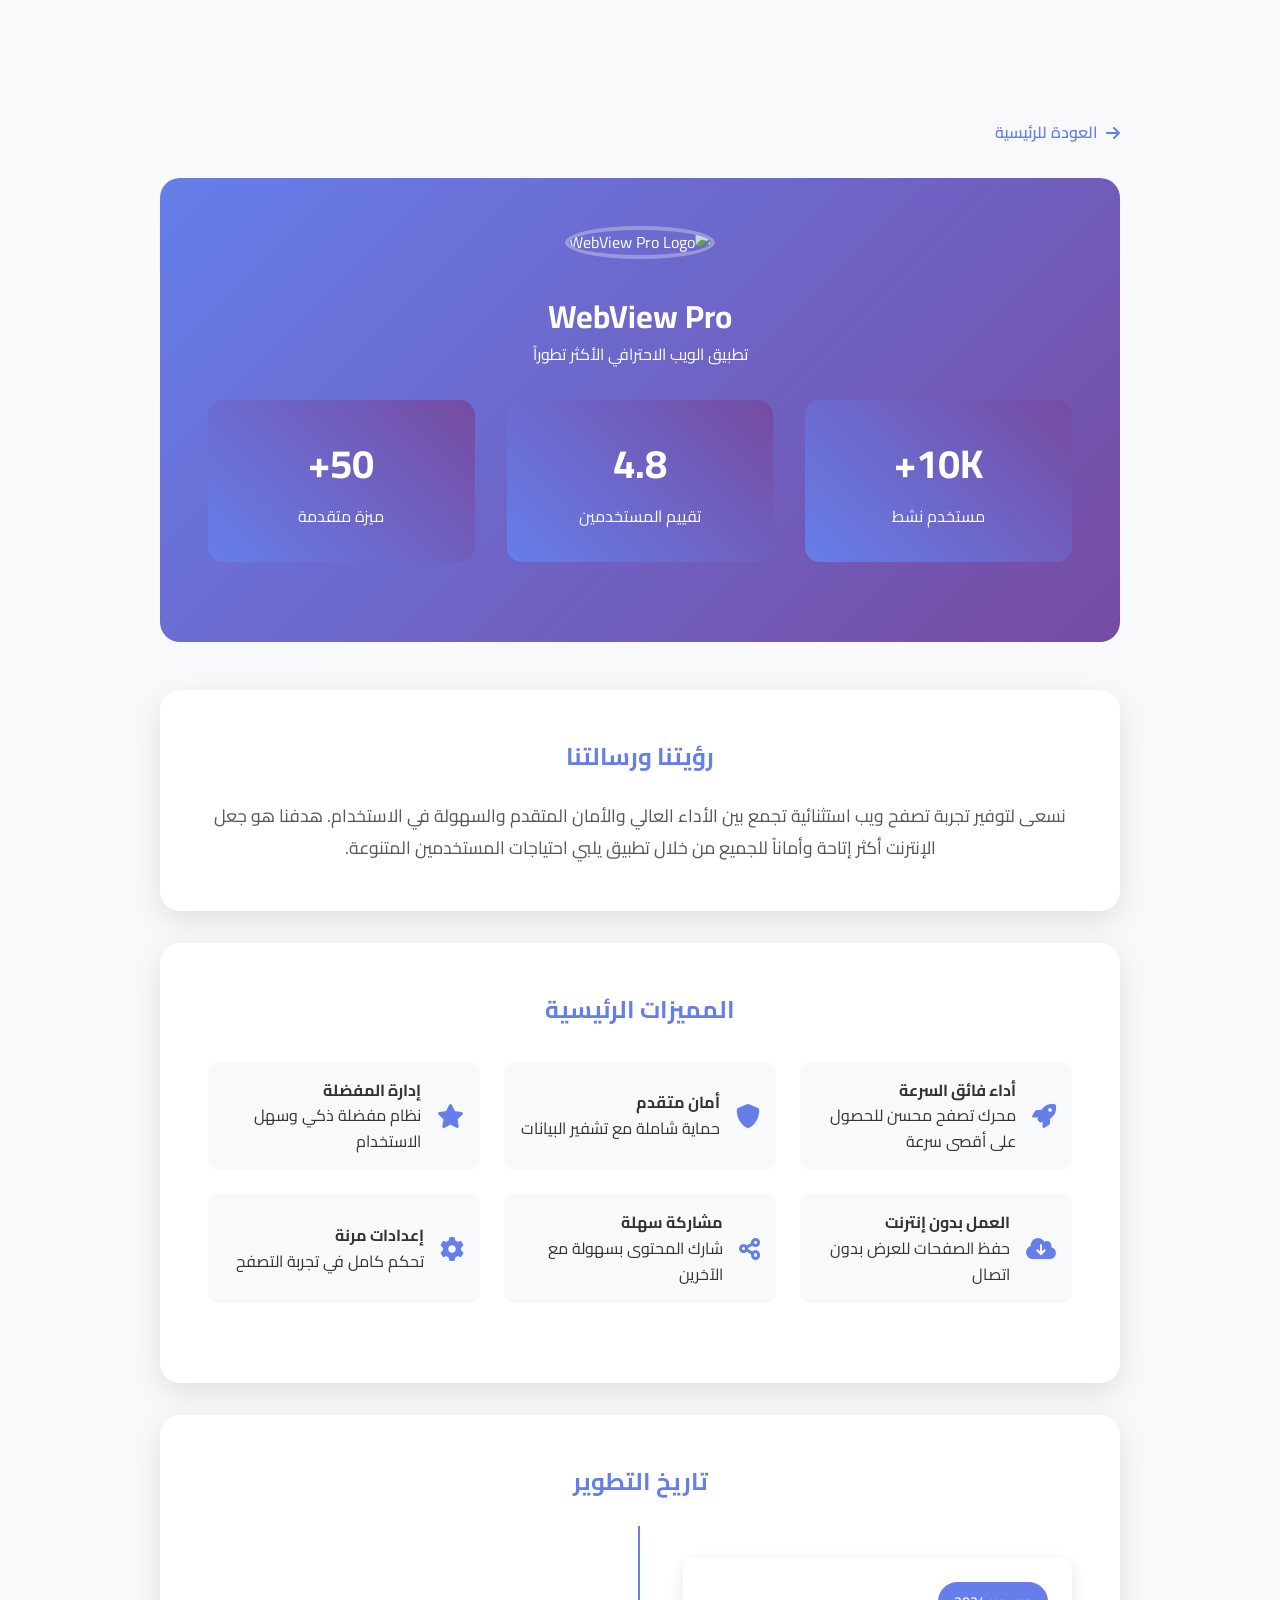
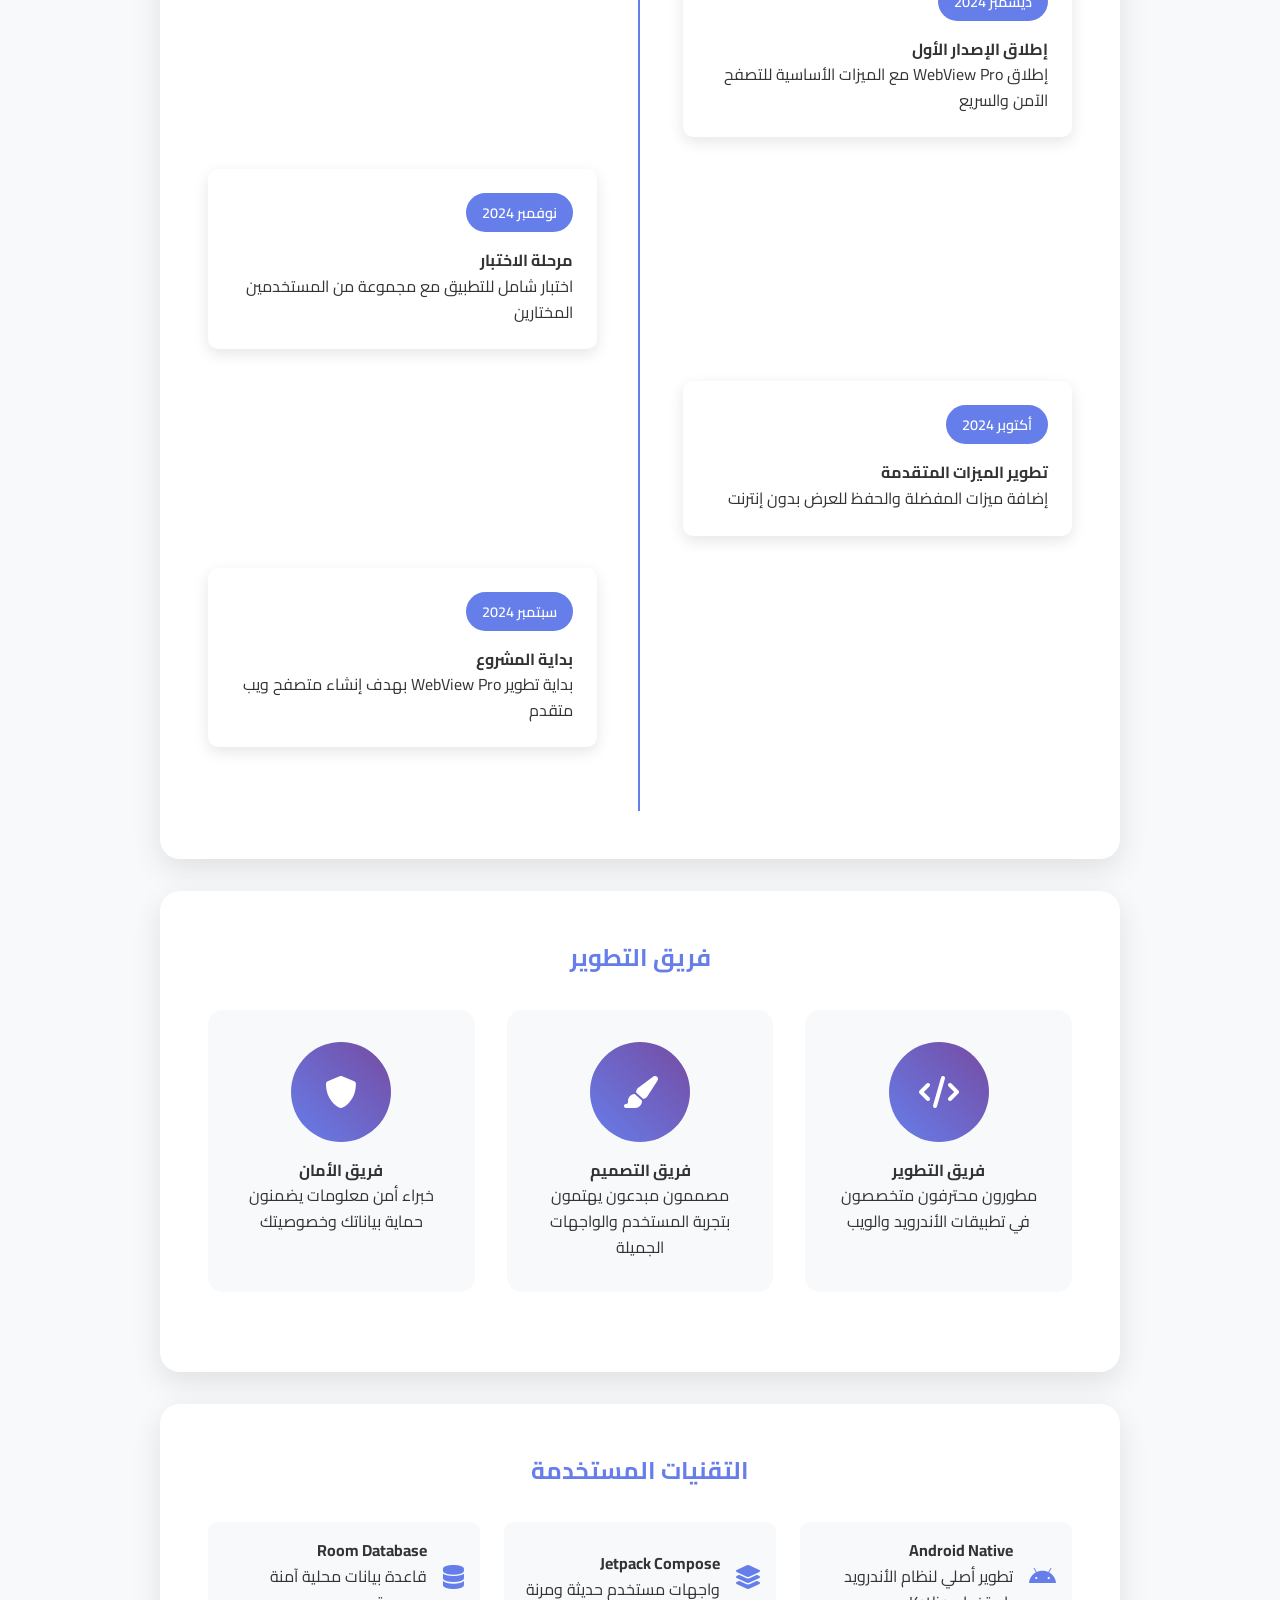
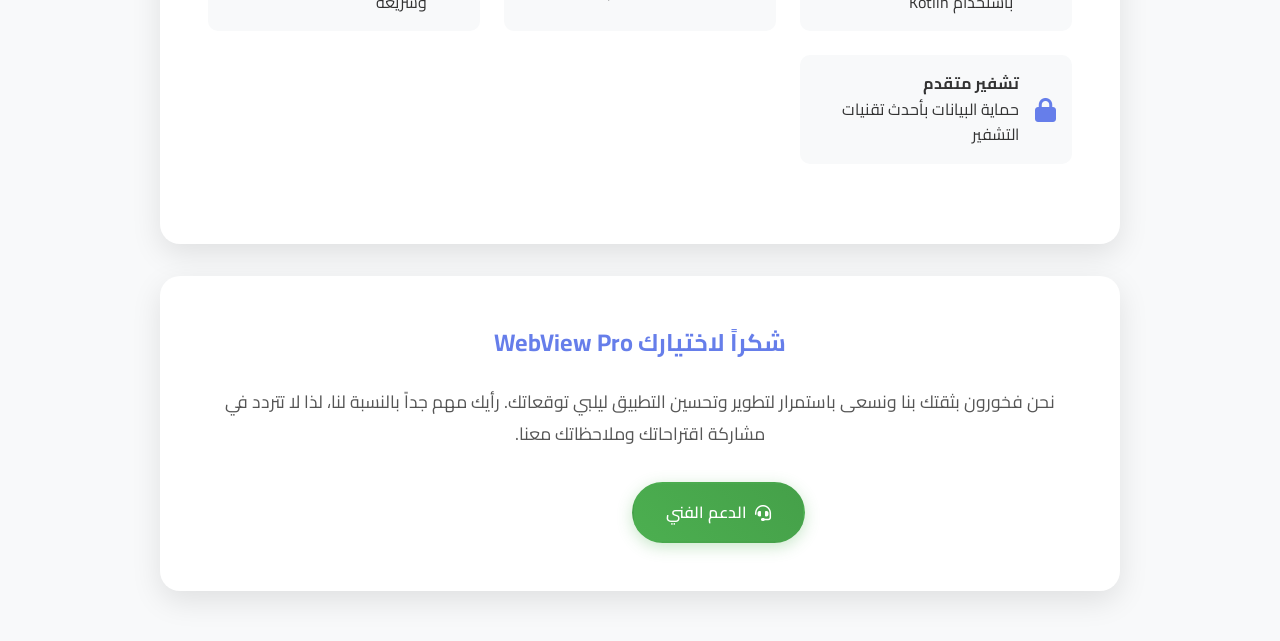
==== about.html @ c90be812 "ل ل" ====
<!DOCTYPE html>
<html lang="ar" dir="rtl">
<head>
    <meta charset="UTF-8">
    <meta name="viewport" content="width=device-width, initial-scale=1.0">
    <title>حول التطبيق - WebView Pro</title>
    <link rel="stylesheet" href="styles.css">
    <link href="https://cdnjs.cloudflare.com/ajax/libs/font-awesome/6.0.0/css/all.min.css" rel="stylesheet">
    <link href="https://fonts.googleapis.com/css2?family=Cairo:wght@300;400;600;700&display=swap" rel="stylesheet">
    <style>
        .about-content {
            max-width: 1000px;
            margin: 120px auto 50px;
            padding: 0 20px;
        }
        .about-hero {
            background: linear-gradient(135deg, #667eea 0%, #764ba2 100%);
            color: white;
            padding: 3rem;
            border-radius: 20px;
            text-align: center;
            margin-bottom: 3rem;
        }
        .about-hero img {
            width: 120px;
            height: 120px;
            border-radius: 50%;
            margin-bottom: 2rem;
            border: 4px solid rgba(255,255,255,0.3);
        }
        .about-section {
            background: white;
            padding: 3rem;
            border-radius: 20px;
            box-shadow: 0 10px 30px rgba(0,0,0,0.1);
            margin-bottom: 2rem;
        }
        .about-section h2 {
            color: #667eea;
            margin-bottom: 1.5rem;
            text-align: center;
        }
        .features-list {
            display: grid;
            grid-template-columns: repeat(auto-fit, minmax(250px, 1fr));
            gap: 1.5rem;
            margin: 2rem 0;
        }
        .feature-item {
            display: flex;
            align-items: center;
            gap: 1rem;
            padding: 1rem;
            background: #f8f9fa;
            border-radius: 10px;
            transition: all 0.3s ease;
        }
        .feature-item:hover {
            background: #e3f2fd;
            transform: translateX(-5px);
        }
        .feature-item i {
            color: #667eea;
            font-size: 1.5rem;
        }
        .stats-grid {
            display: grid;
            grid-template-columns: repeat(auto-fit, minmax(200px, 1fr));
            gap: 2rem;
            margin: 2rem 0;
        }
        .stat-item {
            text-align: center;
            padding: 2rem;
            background: linear-gradient(45deg, #667eea, #764ba2);
            color: white;
            border-radius: 15px;
        }
        .stat-number {
            font-size: 2.5rem;
            font-weight: 700;
            margin-bottom: 0.5rem;
        }
        .timeline {
            position: relative;
            padding: 2rem 0;
        }
        .timeline::before {
            content: '';
            position: absolute;
            right: 50%;
            top: 0;
            bottom: 0;
            width: 2px;
            background: #667eea;
        }
        .timeline-item {
            position: relative;
            margin-bottom: 2rem;
            width: 45%;
        }
        .timeline-item:nth-child(odd) {
            margin-right: auto;
            margin-left: 55%;
        }
        .timeline-item:nth-child(even) {
            margin-left: auto;
            margin-right: 55%;
        }
        .timeline-content {
            background: white;
            padding: 1.5rem;
            border-radius: 10px;
            box-shadow: 0 5px 15px rgba(0,0,0,0.1);
            position: relative;
        }
        .timeline-date {
            background: #667eea;
            color: white;
            padding: 0.5rem 1rem;
            border-radius: 20px;
            font-size: 0.9rem;
            font-weight: 600;
            display: inline-block;
            margin-bottom: 1rem;
        }
        .back-btn {
            display: inline-flex;
            align-items: center;
            gap: 0.5rem;
            color: #667eea;
            text-decoration: none;
            font-weight: 600;
            margin-bottom: 2rem;
            transition: all 0.3s ease;
        }
        .back-btn:hover {
            transform: translateX(-5px);
        }
        .team-grid {
            display: grid;
            grid-template-columns: repeat(auto-fit, minmax(250px, 1fr));
            gap: 2rem;
            margin: 2rem 0;
        }
        .team-member {
            text-align: center;
            padding: 2rem;
            background: #f8f9fa;
            border-radius: 15px;
            transition: all 0.3s ease;
        }
        .team-member:hover {
            transform: translateY(-5px);
            box-shadow: 0 10px 25px rgba(0,0,0,0.1);
        }
        .team-avatar {
            width: 100px;
            height: 100px;
            border-radius: 50%;
            background: linear-gradient(45deg, #667eea, #764ba2);
            display: flex;
            align-items: center;
            justify-content: center;
            margin: 0 auto 1rem;
            color: white;
            font-size: 2rem;
        }
    </style>
</head>
<body>
    <div class="about-content">
        <a href="index.html" class="back-btn">
            <i class="fas fa-arrow-right"></i>
            العودة للرئيسية
        </a>
        
        <div class="about-hero">
            <img src="https://github.com/sorymohajer/WebView-Pro/blob/main/logoo.png?raw=true" alt="WebView Pro Logo">
            <h1>WebView Pro</h1>
            <p>تطبيق الويب الاحترافي الأكثر تطوراً</p>
            <div class="stats-grid">
                <div class="stat-item">
                    <div class="stat-number">10K+</div>
                    <div>مستخدم نشط</div>
                </div>
                <div class="stat-item">
                    <div class="stat-number">4.8</div>
                    <div>تقييم المستخدمين</div>
                </div>
                <div class="stat-item">
                    <div class="stat-number">50+</div>
                    <div>ميزة متقدمة</div>
                </div>
            </div>
        </div>
        
        <div class="about-section">
            <h2>رؤيتنا ورسالتنا</h2>
            <p style="text-align: center; font-size: 1.1rem; line-height: 1.8; color: #555;">
                نسعى لتوفير تجربة تصفح ويب استثنائية تجمع بين الأداء العالي والأمان المتقدم والسهولة في الاستخدام. 
                هدفنا هو جعل الإنترنت أكثر إتاحة وأماناً للجميع من خلال تطبيق يلبي احتياجات المستخدمين المتنوعة.
            </p>
        </div>
        
        <div class="about-section">
            <h2>المميزات الرئيسية</h2>
            <div class="features-list">
                <div class="feature-item">
                    <i class="fas fa-rocket"></i>
                    <div>
                        <h4>أداء فائق السرعة</h4>
                        <p>محرك تصفح محسن للحصول على أقصى سرعة</p>
                    </div>
                </div>
                <div class="feature-item">
                    <i class="fas fa-shield-alt"></i>
                    <div>
                        <h4>أمان متقدم</h4>
                        <p>حماية شاملة مع تشفير البيانات</p>
                    </div>
                </div>
                <div class="feature-item">
                    <i class="fas fa-star"></i>
                    <div>
                        <h4>إدارة المفضلة</h4>
                        <p>نظام مفضلة ذكي وسهل الاستخدام</p>
                    </div>
                </div>
                <div class="feature-item">
                    <i class="fas fa-cloud-download-alt"></i>
                    <div>
                        <h4>العمل بدون إنترنت</h4>
                        <p>حفظ الصفحات للعرض بدون اتصال</p>
                    </div>
                </div>
                <div class="feature-item">
                    <i class="fas fa-share-alt"></i>
                    <div>
                        <h4>مشاركة سهلة</h4>
                        <p>شارك المحتوى بسهولة مع الآخرين</p>
                    </div>
                </div>
                <div class="feature-item">
                    <i class="fas fa-cog"></i>
                    <div>
                        <h4>إعدادات مرنة</h4>
                        <p>تحكم كامل في تجربة التصفح</p>
                    </div>
                </div>
            </div>
        </div>
        
        <div class="about-section">
            <h2>تاريخ التطوير</h2>
            <div class="timeline">
                <div class="timeline-item">
                    <div class="timeline-content">
                        <div class="timeline-date">ديسمبر 2024</div>
                        <h4>إطلاق الإصدار الأول</h4>
                        <p>إطلاق WebView Pro مع الميزات الأساسية للتصفح الآمن والسريع</p>
                    </div>
                </div>
                <div class="timeline-item">
                    <div class="timeline-content">
                        <div class="timeline-date">نوفمبر 2024</div>
                        <h4>مرحلة الاختبار</h4>
                        <p>اختبار شامل للتطبيق مع مجموعة من المستخدمين المختارين</p>
                    </div>
                </div>
                <div class="timeline-item">
                    <div class="timeline-content">
                        <div class="timeline-date">أكتوبر 2024</div>
                        <h4>تطوير الميزات المتقدمة</h4>
                        <p>إضافة ميزات المفضلة والحفظ للعرض بدون إنترنت</p>
                    </div>
                </div>
                <div class="timeline-item">
                    <div class="timeline-content">
                        <div class="timeline-date">سبتمبر 2024</div>
                        <h4>بداية المشروع</h4>
                        <p>بداية تطوير WebView Pro بهدف إنشاء متصفح ويب متقدم</p>
                    </div>
                </div>
            </div>
        </div>
        
        <div class="about-section">
            <h2>فريق التطوير</h2>
            <div class="team-grid">
                <div class="team-member">
                    <div class="team-avatar">
                        <i class="fas fa-code"></i>
                    </div>
                    <h4>فريق التطوير</h4>
                    <p>مطورون محترفون متخصصون في تطبيقات الأندرويد والويب</p>
                </div>
                <div class="team-member">
                    <div class="team-avatar">
                        <i class="fas fa-paint-brush"></i>
                    </div>
                    <h4>فريق التصميم</h4>
                    <p>مصممون مبدعون يهتمون بتجربة المستخدم والواجهات الجميلة</p>
                </div>
                <div class="team-member">
                    <div class="team-avatar">
                        <i class="fas fa-shield-alt"></i>
                    </div>
                    <h4>فريق الأمان</h4>
                    <p>خبراء أمن معلومات يضمنون حماية بياناتك وخصوصيتك</p>
                </div>
            </div>
        </div>
        
        <div class="about-section">
            <h2>التقنيات المستخدمة</h2>
            <div class="features-list">
                <div class="feature-item">
                    <i class="fab fa-android"></i>
                    <div>
                        <h4>Android Native</h4>
                        <p>تطوير أصلي لنظام الأندرويد باستخدام Kotlin</p>
                    </div>
                </div>
                <div class="feature-item">
                    <i class="fas fa-layer-group"></i>
                    <div>
                        <h4>Jetpack Compose</h4>
                        <p>واجهات مستخدم حديثة ومرنة</p>
                    </div>
                </div>
                <div class="feature-item">
                    <i class="fas fa-database"></i>
                    <div>
                        <h4>Room Database</h4>
                        <p>قاعدة بيانات محلية آمنة وسريعة</p>
                    </div>
                </div>
                <div class="feature-item">
                    <i class="fas fa-lock"></i>
                    <div>
                        <h4>تشفير متقدم</h4>
                        <p>حماية البيانات بأحدث تقنيات التشفير</p>
                    </div>
                </div>
            </div>
        </div>
        
        <div class="about-section" style="text-align: center;">
            <h2>شكراً لاختيارك WebView Pro</h2>
            <p style="font-size: 1.1rem; line-height: 1.8; color: #555; margin-bottom: 2rem;">
                نحن فخورون بثقتك بنا ونسعى باستمرار لتطوير وتحسين التطبيق ليلبي توقعاتك. 
                رأيك مهم جداً بالنسبة لنا، لذا لا تتردد في مشاركة اقتراحاتك وملاحظاتك معنا.
            </p>
            <div style="display: flex; justify-content: center; gap: 1rem; flex-wrap: wrap;">
                <a href="support.html" class="btn btn-primary">
                    <i class="fas fa-headset"></i>
                    الدعم الفني
                </a>
                <a href="https://github.com/sorymohajer/WebView-Pro" class="btn btn-secondary">
                    <i class="fab fa-github"></i>
                    GitHub
                </a>
            </div>
        </div>
    </div>
</body>
</html>
---- styles.css ----
/* Reset and Base Styles */
* {
    margin: 0;
    padding: 0;
    box-sizing: border-box;
}

body {
    font-family: 'Cairo', sans-serif;
    line-height: 1.6;
    color: #333;
    background-color: #f8f9fa;
}

.container {
    max-width: 1200px;
    margin: 0 auto;
    padding: 0 20px;
}

/* Header Styles */
.header {
    background: linear-gradient(135deg, #667eea 0%, #764ba2 100%);
    position: fixed;
    top: 0;
    width: 100%;
    z-index: 1000;
    box-shadow: 0 2px 20px rgba(0,0,0,0.1);
}

.navbar {
    padding: 1rem 0;
}

.nav-container {
    display: flex;
    justify-content: space-between;
    align-items: center;
    max-width: 1200px;
    margin: 0 auto;
    padding: 0 20px;
}

.nav-logo {
    display: flex;
    align-items: center;
    gap: 10px;
    color: white;
    font-size: 1.5rem;
    font-weight: 700;
}

.nav-logo img {
    width: 40px;
    height: 40px;
    border-radius: 50%;
}

.nav-menu {
    display: flex;
    list-style: none;
    gap: 2rem;
}

.nav-menu a {
    color: white;
    text-decoration: none;
    font-weight: 500;
    transition: all 0.3s ease;
    padding: 0.5rem 1rem;
    border-radius: 25px;
}

.nav-menu a:hover {
    background: rgba(255,255,255,0.2);
    transform: translateY(-2px);
}

.hamburger {
    display: none;
    flex-direction: column;
    cursor: pointer;
}

.hamburger span {
    width: 25px;
    height: 3px;
    background: white;
    margin: 3px 0;
    transition: 0.3s;
}

/* Hero Section */
.hero {
    background: linear-gradient(135deg, #667eea 0%, #764ba2 100%);
    padding: 120px 0 80px;
    color: white;
    overflow: hidden;
}

.hero-container {
    max-width: 1200px;
    margin: 0 auto;
    padding: 0 20px;
    display: grid;
    grid-template-columns: 1fr 1fr;
    gap: 4rem;
    align-items: center;
}

.hero-title {
    font-size: 3.5rem;
    font-weight: 700;
    margin-bottom: 1rem;
    background: linear-gradient(45deg, #fff, #e3f2fd);
    -webkit-background-clip: text;
    -webkit-text-fill-color: transparent;
    background-clip: text;
}

.hero-subtitle {
    font-size: 1.5rem;
    margin-bottom: 1rem;
    opacity: 0.9;
}

.hero-description {
    font-size: 1.1rem;
    margin-bottom: 2rem;
    opacity: 0.8;
    line-height: 1.8;
}

.hero-buttons {
    display: flex;
    gap: 1rem;
    flex-wrap: wrap;
}

.btn {
    display: inline-flex;
    align-items: center;
    gap: 0.5rem;
    padding: 1rem 2rem;
    border-radius: 50px;
    text-decoration: none;
    font-weight: 600;
    transition: all 0.3s ease;
    border: 2px solid transparent;
}

.btn-primary {
    background: linear-gradient(45deg, #4CAF50, #45a049);
    color: white;
    box-shadow: 0 4px 15px rgba(76, 175, 80, 0.3);
}

.btn-primary:hover {
    transform: translateY(-3px);
    box-shadow: 0 6px 20px rgba(76, 175, 80, 0.4);
}

.btn-secondary {
    background: transparent;
    color: white;
    border-color: white;
}

.btn-secondary:hover {
    background: white;
    color: #667eea;
    transform: translateY(-3px);
}

.hero-image {
    display: flex;
    justify-content: center;
    align-items: center;
}

.phone-mockup {
    width: 300px;
    height: 600px;
    background: linear-gradient(145deg, #ffffff, #f0f0f0);
    border-radius: 30px;
    padding: 20px;
    box-shadow: 0 20px 40px rgba(0,0,0,0.2);
    display: flex;
    align-items: center;
    justify-content: center;
    position: relative;
    overflow: hidden;
}

.phone-mockup::before {
    content: '';
    position: absolute;
    top: 10px;
    left: 50%;
    transform: translateX(-50%);
    width: 60px;
    height: 6px;
    background: #333;
    border-radius: 3px;
}

.phone-mockup img {
    width: 150px;
    height: 150px;
    border-radius: 50%;
    animation: float 3s ease-in-out infinite;
}

@keyframes float {
    0%, 100% { transform: translateY(0px); }
    50% { transform: translateY(-20px); }
}

/* Features Section */
.features {
    padding: 80px 0;
    background: white;
}

.section-title {
    text-align: center;
    font-size: 2.5rem;
    font-weight: 700;
    margin-bottom: 3rem;
    color: #333;
    position: relative;
}

.section-title::after {
    content: '';
    position: absolute;
    bottom: -10px;
    left: 50%;
    transform: translateX(-50%);
    width: 80px;
    height: 4px;
    background: linear-gradient(45deg, #667eea, #764ba2);
    border-radius: 2px;
}

.features-grid {
    display: grid;
    grid-template-columns: repeat(auto-fit, minmax(300px, 1fr));
    gap: 2rem;
}

.feature-card {
    background: white;
    padding: 2rem;
    border-radius: 20px;
    text-align: center;
    box-shadow: 0 10px 30px rgba(0,0,0,0.1);
    transition: all 0.3s ease;
    border: 1px solid #f0f0f0;
}

.feature-card:hover {
    transform: translateY(-10px);
    box-shadow: 0 20px 40px rgba(0,0,0,0.15);
}

.feature-icon {
    width: 80px;
    height: 80px;
    background: linear-gradient(45deg, #667eea, #764ba2);
    border-radius: 50%;
    display: flex;
    align-items: center;
    justify-content: center;
    margin: 0 auto 1.5rem;
    color: white;
    font-size: 2rem;
}

.feature-card h3 {
    font-size: 1.5rem;
    font-weight: 600;
    margin-bottom: 1rem;
    color: #333;
}

.feature-card p {
    color: #666;
    line-height: 1.6;
}

/* Screenshots Section */
.screenshots {
    padding: 80px 0;
    background: linear-gradient(135deg, #f5f7fa 0%, #c3cfe2 100%);
}

.screenshots-grid {
    display: grid;
    grid-template-columns: repeat(auto-fit, minmax(250px, 1fr));
    gap: 2rem;
    margin-top: 3rem;
}

.screenshot-item {
    text-align: center;
    background: white;
    padding: 1.5rem;
    border-radius: 20px;
    box-shadow: 0 10px 30px rgba(0,0,0,0.1);
    transition: all 0.3s ease;
}

.screenshot-item:hover {
    transform: translateY(-5px);
    box-shadow: 0 15px 35px rgba(0,0,0,0.15);
}

.screenshot-item img {
    width: 100%;
    max-width: 200px;
    height: auto;
    border-radius: 15px;
    margin-bottom: 1rem;
}

.screenshot-item h4 {
    font-size: 1.2rem;
    font-weight: 600;
    color: #333;
}

/* Download Section */
.download {
    padding: 80px 0;
    background: linear-gradient(135deg, #667eea 0%, #764ba2 100%);
    color: white;
    text-align: center;
}

.download-description {
    font-size: 1.2rem;
    margin-bottom: 3rem;
    opacity: 0.9;
}

.download-buttons {
    display: flex;
    justify-content: center;
    gap: 2rem;
    flex-wrap: wrap;
}

.download-btn img {
    height: 60px;
    transition: all 0.3s ease;
}

.download-btn:hover img {
    transform: scale(1.05);
}

.direct-download {
    background: rgba(255,255,255,0.2);
    padding: 1rem 2rem;
    border-radius: 15px;
    display: flex;
    align-items: center;
    gap: 0.5rem;
    color: white;
    text-decoration: none;
    font-weight: 600;
    transition: all 0.3s ease;
    border: 2px solid rgba(255,255,255,0.3);
}

.direct-download:hover {
    background: rgba(255,255,255,0.3);
    transform: translateY(-3px);
}

/* Footer */
.footer {
    background: #2c3e50;
    color: white;
    padding: 3rem 0 1rem;
}

.footer-content {
    display: grid;
    grid-template-columns: repeat(auto-fit, minmax(250px, 1fr));
    gap: 2rem;
    margin-bottom: 2rem;
}

.footer-logo {
    display: flex;
    align-items: center;
    gap: 10px;
    margin-bottom: 1rem;
    font-size: 1.5rem;
    font-weight: 700;
}

.footer-logo img {
    width: 40px;
    height: 40px;
    border-radius: 50%;
}

.footer-section h4 {
    font-size: 1.2rem;
    font-weight: 600;
    margin-bottom: 1rem;
    color: #ecf0f1;
}

.footer-section ul {
    list-style: none;
}

.footer-section ul li {
    margin-bottom: 0.5rem;
}

.footer-section ul li a {
    color: #bdc3c7;
    text-decoration: none;
    transition: color 0.3s ease;
}

.footer-section ul li a:hover {
    color: #3498db;
}

.social-links {
    display: flex;
    gap: 1rem;
}

.social-links a {
    width: 40px;
    height: 40px;
    background: #34495e;
    border-radius: 50%;
    display: flex;
    align-items: center;
    justify-content: center;
    color: white;
    text-decoration: none;
    transition: all 0.3s ease;
}

.social-links a:hover {
    background: #3498db;
    transform: translateY(-3px);
}

.footer-bottom {
    text-align: center;
    padding-top: 2rem;
    border-top: 1px solid #34495e;
    color: #bdc3c7;
}

/* Responsive Design */
@media (max-width: 768px) {
    .hamburger {
        display: flex;
    }
    
    .nav-menu {
        display: none;
    }
    
    .hero-container {
        grid-template-columns: 1fr;
        text-align: center;
        gap: 2rem;
    }
    
    .hero-title {
        font-size: 2.5rem;
    }
    
    .features-grid {
        grid-template-columns: 1fr;
    }
    
    .screenshots-grid {
        grid-template-columns: 1fr;
    }
    
    .download-buttons {
        flex-direction: column;
        align-items: center;
    }
    
    .hero-buttons {
        justify-content: center;
    }
}

@media (max-width: 480px) {
    .hero-title {
        font-size: 2rem;
    }
    
    .section-title {
        font-size: 2rem;
    }
    
    .phone-mockup {
        width: 250px;
        height: 500px;
    }
}
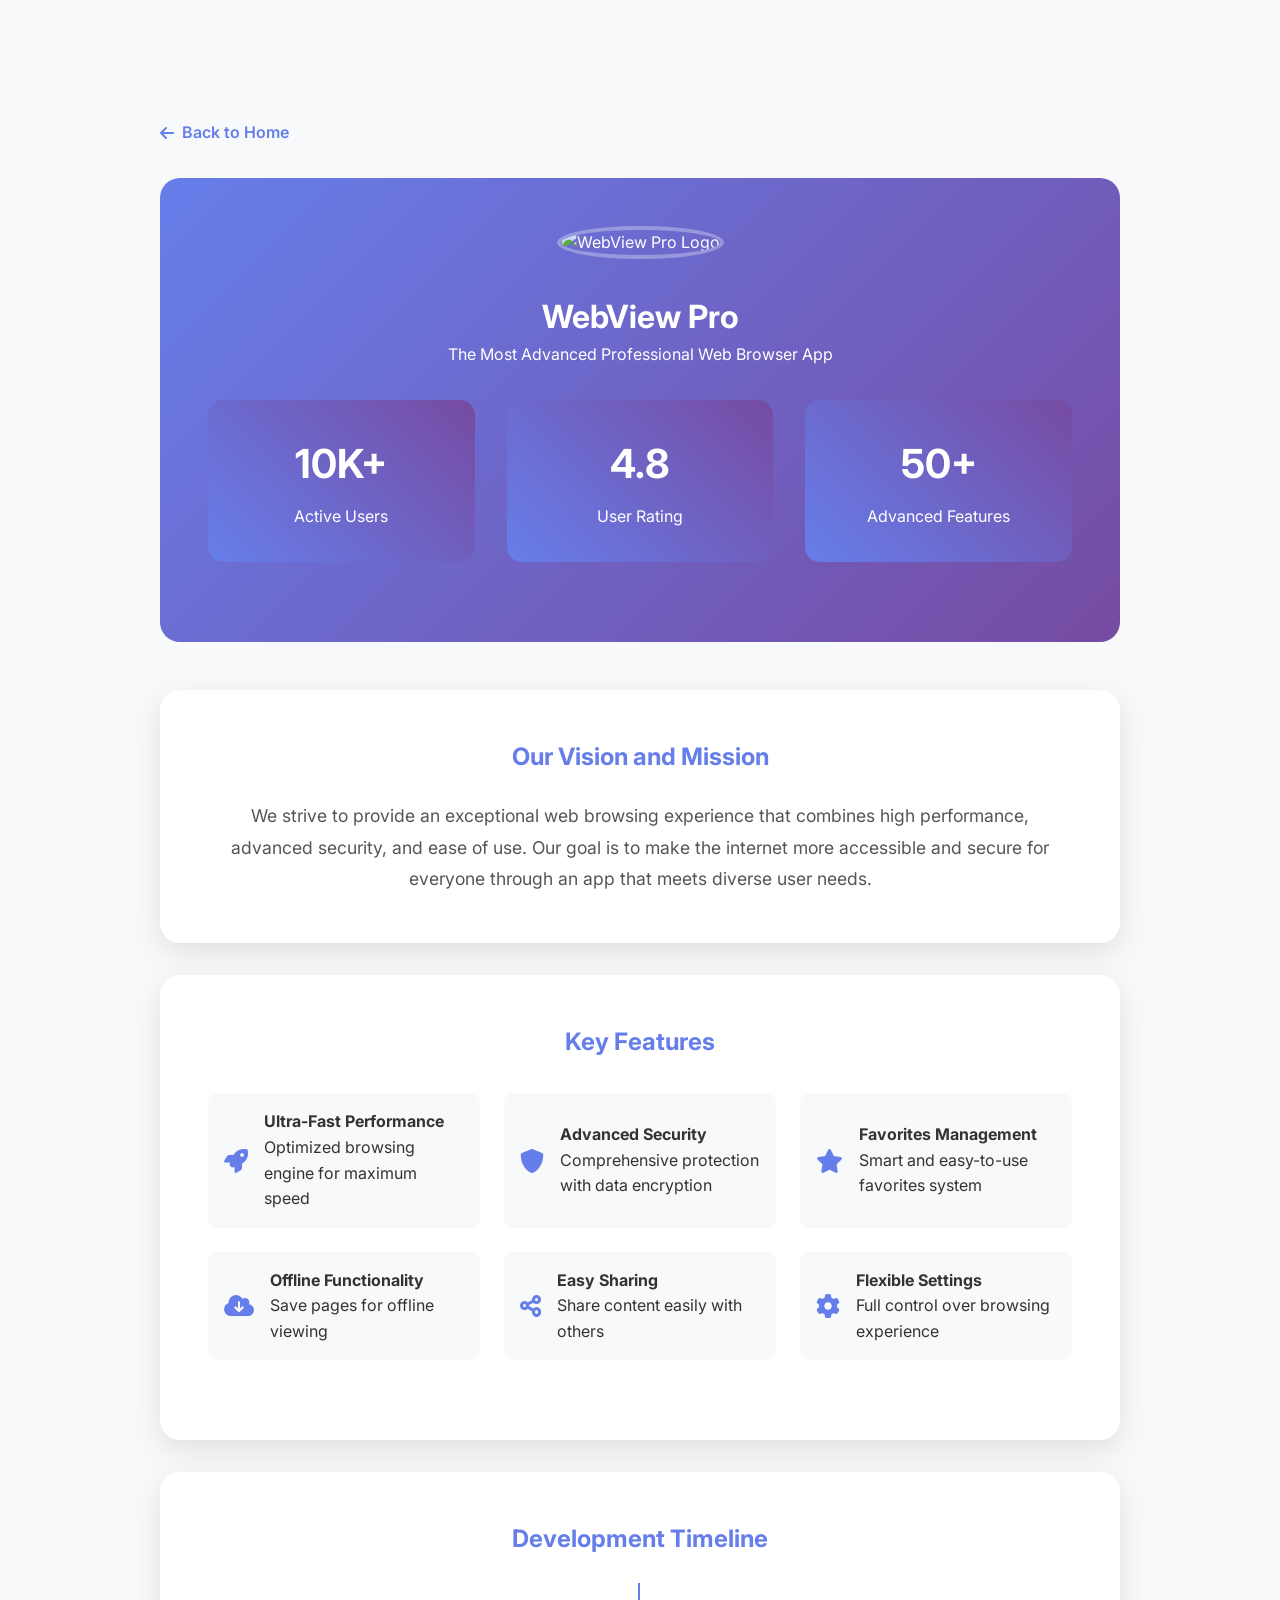
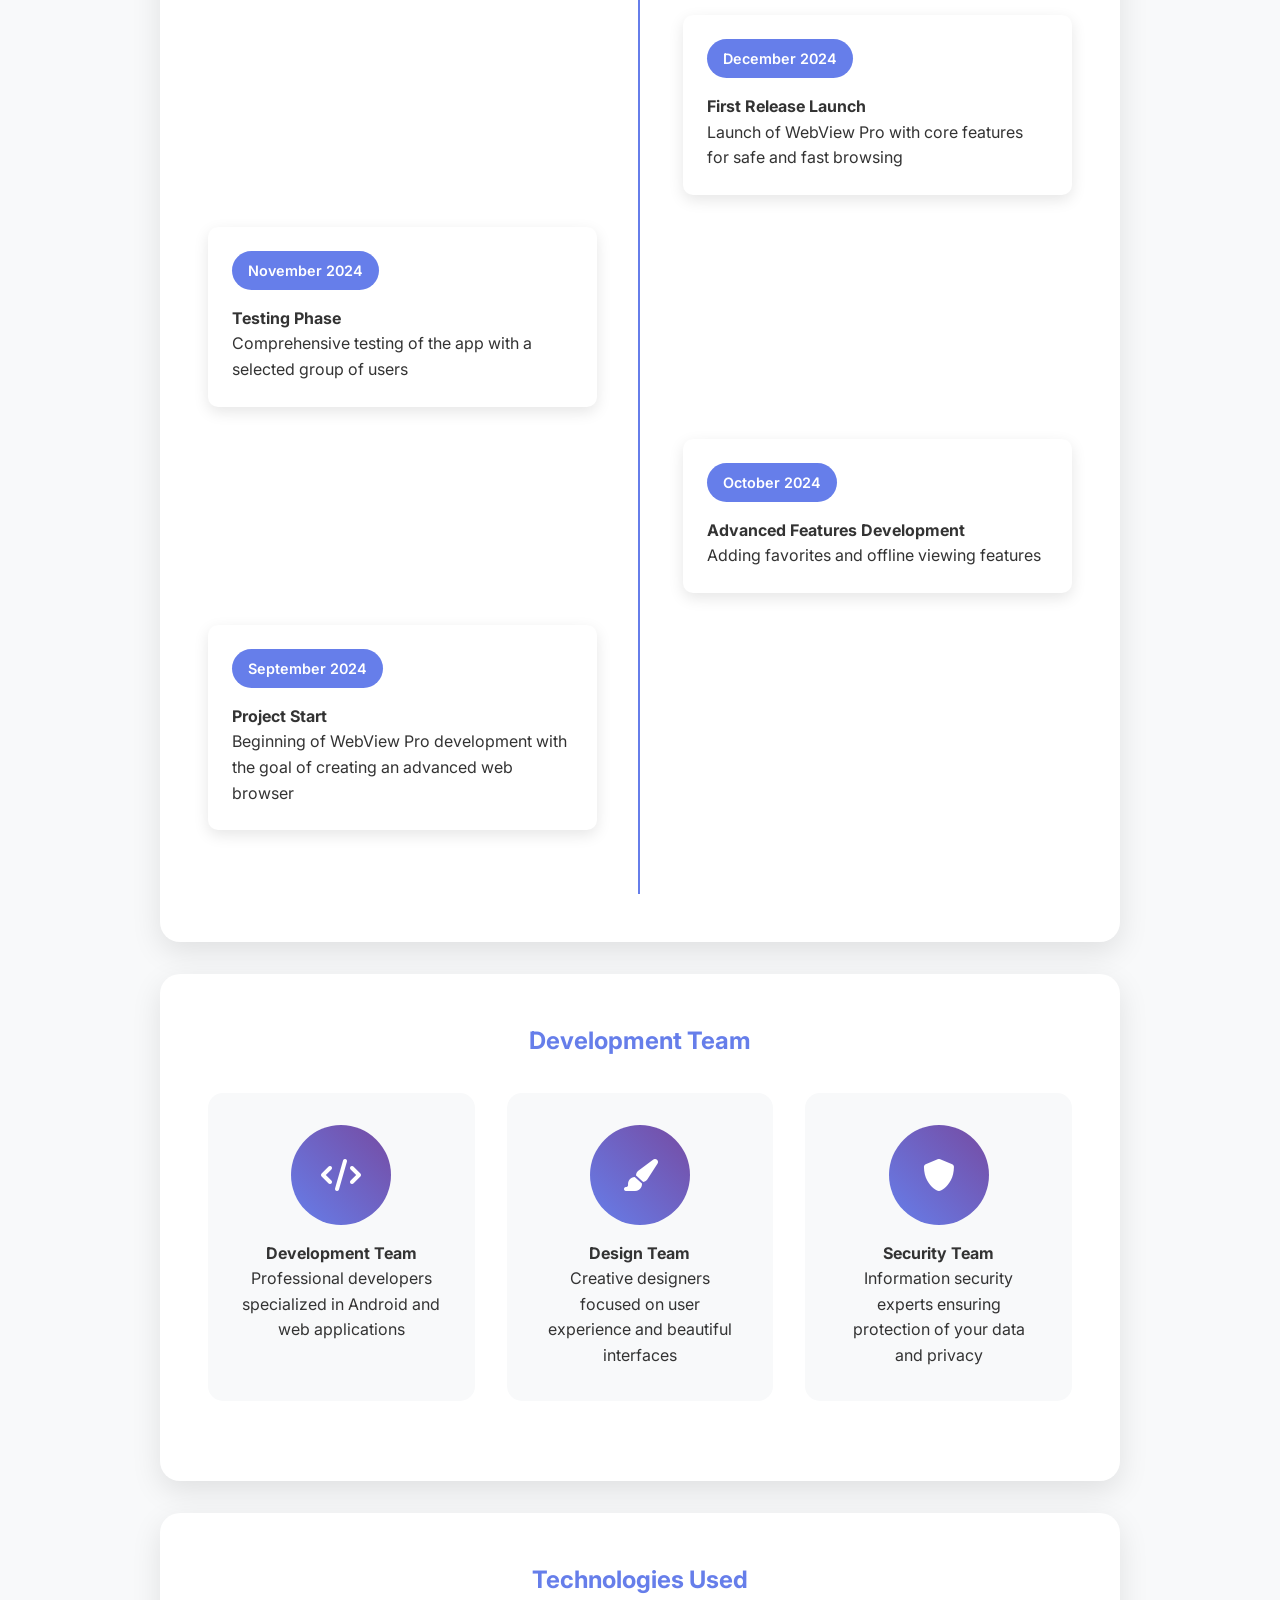
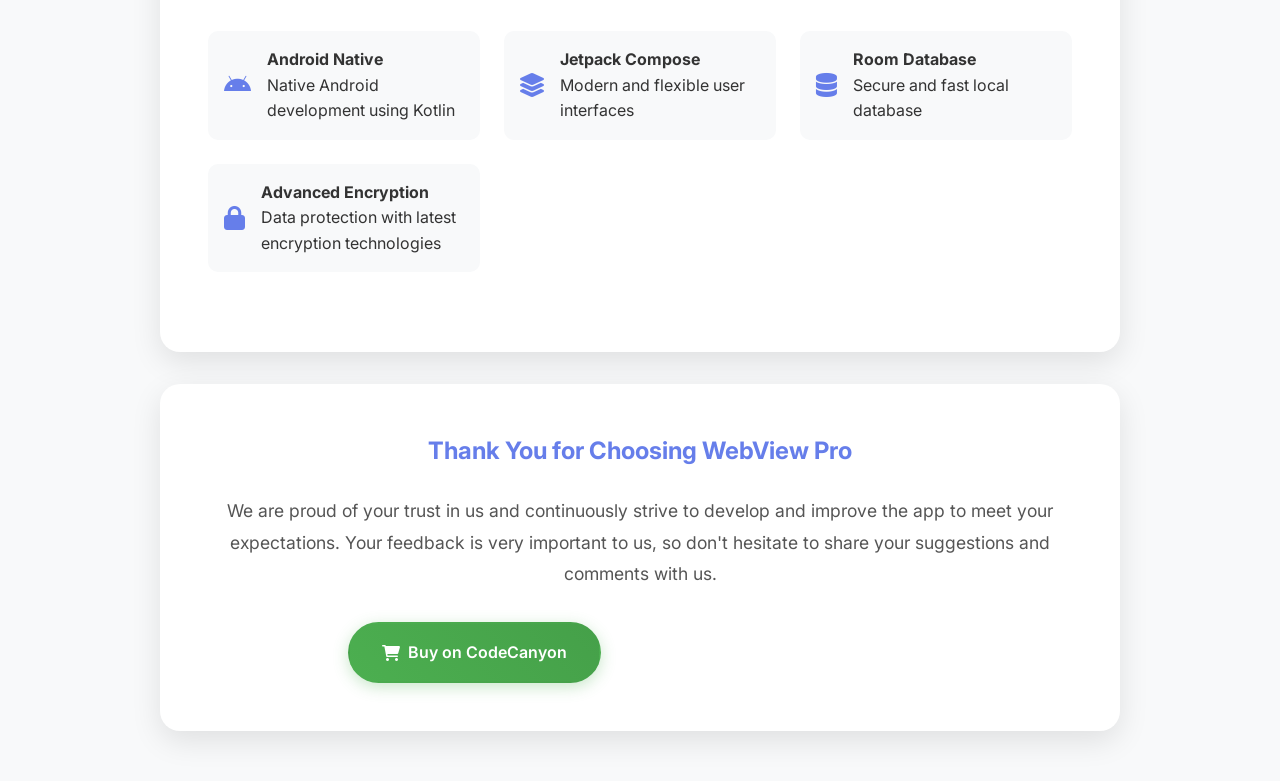
==== commit 3c1be445: "م م" ====
--- a/about.html
+++ b/about.html
@@ -1,12 +1,12 @@
 <!DOCTYPE html>
-<html lang="ar" dir="rtl">
+<html lang="en" dir="ltr">
 <head>
     <meta charset="UTF-8">
     <meta name="viewport" content="width=device-width, initial-scale=1.0">
-    <title>حول التطبيق - WebView Pro</title>
+    <title>About - WebView Pro</title>
     <link rel="stylesheet" href="styles.css">
     <link href="https://cdnjs.cloudflare.com/ajax/libs/font-awesome/6.0.0/css/all.min.css" rel="stylesheet">
-    <link href="https://fonts.googleapis.com/css2?family=Cairo:wght@300;400;600;700&display=swap" rel="stylesheet">
+    <link href="https://fonts.googleapis.com/css2?family=Inter:wght@300;400;600;700&display=swap" rel="stylesheet">
     <style>
         .about-content {
             max-width: 1000px;
@@ -171,191 +171,195 @@
 <body>
     <div class="about-content">
         <a href="index.html" class="back-btn">
-            <i class="fas fa-arrow-right"></i>
-            العودة للرئيسية
+            <i class="fas fa-arrow-left"></i>
+            Back to Home
         </a>
         
         <div class="about-hero">
             <img src="https://github.com/sorymohajer/WebView-Pro/blob/main/logoo.png?raw=true" alt="WebView Pro Logo">
             <h1>WebView Pro</h1>
-            <p>تطبيق الويب الاحترافي الأكثر تطوراً</p>
+            <p>The Most Advanced Professional Web Browser App</p>
             <div class="stats-grid">
                 <div class="stat-item">
                     <div class="stat-number">10K+</div>
-                    <div>مستخدم نشط</div>
+                    <div>Active Users</div>
                 </div>
                 <div class="stat-item">
                     <div class="stat-number">4.8</div>
-                    <div>تقييم المستخدمين</div>
+                    <div>User Rating</div>
                 </div>
                 <div class="stat-item">
                     <div class="stat-number">50+</div>
-                    <div>ميزة متقدمة</div>
-                </div>
-            </div>
-        </div>
-        
-        <div class="about-section">
-            <h2>رؤيتنا ورسالتنا</h2>
+                    <div>Advanced Features</div>
+                </div>
+            </div>
+        </div>
+        
+        <div class="about-section">
+            <h2>Our Vision and Mission</h2>
             <p style="text-align: center; font-size: 1.1rem; line-height: 1.8; color: #555;">
-                نسعى لتوفير تجربة تصفح ويب استثنائية تجمع بين الأداء العالي والأمان المتقدم والسهولة في الاستخدام. 
-                هدفنا هو جعل الإنترنت أكثر إتاحة وأماناً للجميع من خلال تطبيق يلبي احتياجات المستخدمين المتنوعة.
+                We strive to provide an exceptional web browsing experience that combines high performance, advanced security, and ease of use. 
+                Our goal is to make the internet more accessible and secure for everyone through an app that meets diverse user needs.
             </p>
         </div>
         
         <div class="about-section">
-            <h2>المميزات الرئيسية</h2>
+            <h2>Key Features</h2>
             <div class="features-list">
                 <div class="feature-item">
                     <i class="fas fa-rocket"></i>
                     <div>
-                        <h4>أداء فائق السرعة</h4>
-                        <p>محرك تصفح محسن للحصول على أقصى سرعة</p>
+                        <h4>Ultra-Fast Performance</h4>
+                        <p>Optimized browsing engine for maximum speed</p>
                     </div>
                 </div>
                 <div class="feature-item">
                     <i class="fas fa-shield-alt"></i>
                     <div>
-                        <h4>أمان متقدم</h4>
-                        <p>حماية شاملة مع تشفير البيانات</p>
+                        <h4>Advanced Security</h4>
+                        <p>Comprehensive protection with data encryption</p>
                     </div>
                 </div>
                 <div class="feature-item">
                     <i class="fas fa-star"></i>
                     <div>
-                        <h4>إدارة المفضلة</h4>
-                        <p>نظام مفضلة ذكي وسهل الاستخدام</p>
+                        <h4>Favorites Management</h4>
+                        <p>Smart and easy-to-use favorites system</p>
                     </div>
                 </div>
                 <div class="feature-item">
                     <i class="fas fa-cloud-download-alt"></i>
                     <div>
-                        <h4>العمل بدون إنترنت</h4>
-                        <p>حفظ الصفحات للعرض بدون اتصال</p>
+                        <h4>Offline Functionality</h4>
+                        <p>Save pages for offline viewing</p>
                     </div>
                 </div>
                 <div class="feature-item">
                     <i class="fas fa-share-alt"></i>
                     <div>
-                        <h4>مشاركة سهلة</h4>
-                        <p>شارك المحتوى بسهولة مع الآخرين</p>
+                        <h4>Easy Sharing</h4>
+                        <p>Share content easily with others</p>
                     </div>
                 </div>
                 <div class="feature-item">
                     <i class="fas fa-cog"></i>
                     <div>
-                        <h4>إعدادات مرنة</h4>
-                        <p>تحكم كامل في تجربة التصفح</p>
-                    </div>
-                </div>
-            </div>
-        </div>
-        
-        <div class="about-section">
-            <h2>تاريخ التطوير</h2>
+                        <h4>Flexible Settings</h4>
+                        <p>Full control over browsing experience</p>
+                    </div>
+                </div>
+            </div>
+        </div>
+        
+        <div class="about-section">
+            <h2>Development Timeline</h2>
             <div class="timeline">
                 <div class="timeline-item">
                     <div class="timeline-content">
-                        <div class="timeline-date">ديسمبر 2024</div>
-                        <h4>إطلاق الإصدار الأول</h4>
-                        <p>إطلاق WebView Pro مع الميزات الأساسية للتصفح الآمن والسريع</p>
+                        <div class="timeline-date">December 2024</div>
+                        <h4>First Release Launch</h4>
+                        <p>Launch of WebView Pro with core features for safe and fast browsing</p>
                     </div>
                 </div>
                 <div class="timeline-item">
                     <div class="timeline-content">
-                        <div class="timeline-date">نوفمبر 2024</div>
-                        <h4>مرحلة الاختبار</h4>
-                        <p>اختبار شامل للتطبيق مع مجموعة من المستخدمين المختارين</p>
+                        <div class="timeline-date">November 2024</div>
+                        <h4>Testing Phase</h4>
+                        <p>Comprehensive testing of the app with a selected group of users</p>
                     </div>
                 </div>
                 <div class="timeline-item">
                     <div class="timeline-content">
-                        <div class="timeline-date">أكتوبر 2024</div>
-                        <h4>تطوير الميزات المتقدمة</h4>
-                        <p>إضافة ميزات المفضلة والحفظ للعرض بدون إنترنت</p>
+                        <div class="timeline-date">October 2024</div>
+                        <h4>Advanced Features Development</h4>
+                        <p>Adding favorites and offline viewing features</p>
                     </div>
                 </div>
                 <div class="timeline-item">
                     <div class="timeline-content">
-                        <div class="timeline-date">سبتمبر 2024</div>
-                        <h4>بداية المشروع</h4>
-                        <p>بداية تطوير WebView Pro بهدف إنشاء متصفح ويب متقدم</p>
-                    </div>
-                </div>
-            </div>
-        </div>
-        
-        <div class="about-section">
-            <h2>فريق التطوير</h2>
+                        <div class="timeline-date">September 2024</div>
+                        <h4>Project Start</h4>
+                        <p>Beginning of WebView Pro development with the goal of creating an advanced web browser</p>
+                    </div>
+                </div>
+            </div>
+        </div>
+        
+        <div class="about-section">
+            <h2>Development Team</h2>
             <div class="team-grid">
                 <div class="team-member">
                     <div class="team-avatar">
                         <i class="fas fa-code"></i>
                     </div>
-                    <h4>فريق التطوير</h4>
-                    <p>مطورون محترفون متخصصون في تطبيقات الأندرويد والويب</p>
+                    <h4>Development Team</h4>
+                    <p>Professional developers specialized in Android and web applications</p>
                 </div>
                 <div class="team-member">
                     <div class="team-avatar">
                         <i class="fas fa-paint-brush"></i>
                     </div>
-                    <h4>فريق التصميم</h4>
-                    <p>مصممون مبدعون يهتمون بتجربة المستخدم والواجهات الجميلة</p>
+                    <h4>Design Team</h4>
+                    <p>Creative designers focused on user experience and beautiful interfaces</p>
                 </div>
                 <div class="team-member">
                     <div class="team-avatar">
                         <i class="fas fa-shield-alt"></i>
                     </div>
-                    <h4>فريق الأمان</h4>
-                    <p>خبراء أمن معلومات يضمنون حماية بياناتك وخصوصيتك</p>
-                </div>
-            </div>
-        </div>
-        
-        <div class="about-section">
-            <h2>التقنيات المستخدمة</h2>
+                    <h4>Security Team</h4>
+                    <p>Information security experts ensuring protection of your data and privacy</p>
+                </div>
+            </div>
+        </div>
+        
+        <div class="about-section">
+            <h2>Technologies Used</h2>
             <div class="features-list">
                 <div class="feature-item">
                     <i class="fab fa-android"></i>
                     <div>
                         <h4>Android Native</h4>
-                        <p>تطوير أصلي لنظام الأندرويد باستخدام Kotlin</p>
+                        <p>Native Android development using Kotlin</p>
                     </div>
                 </div>
                 <div class="feature-item">
                     <i class="fas fa-layer-group"></i>
                     <div>
                         <h4>Jetpack Compose</h4>
-                        <p>واجهات مستخدم حديثة ومرنة</p>
+                        <p>Modern and flexible user interfaces</p>
                     </div>
                 </div>
                 <div class="feature-item">
                     <i class="fas fa-database"></i>
                     <div>
                         <h4>Room Database</h4>
-                        <p>قاعدة بيانات محلية آمنة وسريعة</p>
+                        <p>Secure and fast local database</p>
                     </div>
                 </div>
                 <div class="feature-item">
                     <i class="fas fa-lock"></i>
                     <div>
-                        <h4>تشفير متقدم</h4>
-                        <p>حماية البيانات بأحدث تقنيات التشفير</p>
+                        <h4>Advanced Encryption</h4>
+                        <p>Data protection with latest encryption technologies</p>
                     </div>
                 </div>
             </div>
         </div>
         
         <div class="about-section" style="text-align: center;">
-            <h2>شكراً لاختيارك WebView Pro</h2>
+            <h2>Thank You for Choosing WebView Pro</h2>
             <p style="font-size: 1.1rem; line-height: 1.8; color: #555; margin-bottom: 2rem;">
-                نحن فخورون بثقتك بنا ونسعى باستمرار لتطوير وتحسين التطبيق ليلبي توقعاتك. 
-                رأيك مهم جداً بالنسبة لنا، لذا لا تتردد في مشاركة اقتراحاتك وملاحظاتك معنا.
+                We are proud of your trust in us and continuously strive to develop and improve the app to meet your expectations. 
+                Your feedback is very important to us, so don't hesitate to share your suggestions and comments with us.
             </p>
             <div style="display: flex; justify-content: center; gap: 1rem; flex-wrap: wrap;">
-                <a href="support.html" class="btn btn-primary">
+                <a href="#" class="btn btn-primary" id="codecanyon-about-link">
+                    <i class="fas fa-shopping-cart"></i>
+                    Buy on CodeCanyon
+                </a>
+                <a href="support.html" class="btn btn-secondary">
                     <i class="fas fa-headset"></i>
-                    الدعم الفني
+                    Support
                 </a>
                 <a href="https://github.com/sorymohajer/WebView-Pro" class="btn btn-secondary">
                     <i class="fab fa-github"></i>
--- a/styles.css
+++ b/styles.css
@@ -6,7 +6,7 @@
 }
 
 body {
-    font-family: 'Cairo', sans-serif;
+    font-family: 'Inter', 'Segoe UI', Tahoma, Geneva, Verdana, sans-serif;
     line-height: 1.6;
     color: #333;
     background-color: #f8f9fa;
@@ -514,4 +514,171 @@
         width: 250px;
         height: 500px;
     }
+}
+/* CodeCanyon Button Styles */
+.codecanyon-btn {
+    background: linear-gradient(45deg, #82B541, #6A9A2F);
+    border-radius: 15px;
+    padding: 1rem 2rem;
+    transition: all 0.3s ease;
+    box-shadow: 0 4px 15px rgba(130, 181, 65, 0.3);
+}
+
+.codecanyon-btn:hover {
+    transform: translateY(-3px);
+    box-shadow: 0 6px 20px rgba(130, 181, 65, 0.4);
+}
+
+.codecanyon-download {
+    display: flex;
+    align-items: center;
+    gap: 1rem;
+    color: white;
+    text-decoration: none;
+}
+
+.codecanyon-download i {
+    font-size: 1.5rem;
+}
+
+.codecanyon-download .main-text {
+    font-size: 1.1rem;
+    font-weight: 600;
+    display: block;
+}
+
+.codecanyon-download .sub-text {
+    font-size: 0.9rem;
+    opacity: 0.9;
+    display: block;
+}
+
+/* Slideshow Styles */
+.slideshow-container {
+    position: relative;
+    max-width: 400px;
+    margin: 0 auto;
+    background: white;
+    border-radius: 20px;
+    box-shadow: 0 10px 30px rgba(0,0,0,0.1);
+    overflow: hidden;
+}
+
+.slides-wrapper {
+    position: relative;
+    width: 100%;
+    height: 650px;
+}
+
+.slide {
+    display: none;
+    text-align: center;
+    padding: 2rem;
+    height: 100%;
+    justify-content: center;
+    align-items: center;
+    flex-direction: column;
+}
+
+.slide.active {
+    display: flex;
+}
+
+.slide img {
+    width: 100%;
+    max-width: 250px;
+    height: auto;
+    border-radius: 15px;
+    margin-bottom: 1rem;
+    box-shadow: 0 5px 15px rgba(0,0,0,0.1);
+}
+
+.slide h4 {
+    font-size: 1.2rem;
+    font-weight: 600;
+    color: #333;
+    margin-top: 1rem;
+}
+
+.slide-btn {
+    position: absolute;
+    top: 50%;
+    transform: translateY(-50%);
+    background: rgba(0,0,0,0.5);
+    color: white;
+    border: none;
+    width: 50px;
+    height: 50px;
+    border-radius: 50%;
+    cursor: pointer;
+    font-size: 1.2rem;
+    transition: all 0.3s ease;
+    z-index: 10;
+}
+
+.slide-btn:hover {
+    background: rgba(0,0,0,0.7);
+    transform: translateY(-50%) scale(1.1);
+}
+
+.prev-btn {
+    left: 10px;
+}
+
+.next-btn {
+    right: 10px;
+}
+
+.dots-container {
+    text-align: center;
+    padding: 1rem;
+    background: #f8f9fa;
+}
+
+.dot {
+    height: 12px;
+    width: 12px;
+    margin: 0 5px;
+    background-color: #bbb;
+    border-radius: 50%;
+    display: inline-block;
+    cursor: pointer;
+    transition: all 0.3s ease;
+}
+
+.dot.active,
+.dot:hover {
+    background-color: #667eea;
+    transform: scale(1.2);
+}
+
+/* Auto-play animation */
+@keyframes slideIn {
+    from { opacity: 0; transform: translateX(30px); }
+    to { opacity: 1; transform: translateX(0); }
+}
+
+.slide.active {
+    animation: slideIn 0.5s ease-in-out;
+}
+
+/* Responsive adjustments for slideshow */
+@media (max-width: 768px) {
+    .slideshow-container {
+        max-width: 300px;
+    }
+    
+    .slides-wrapper {
+        height: 550px;
+    }
+    
+    .slide img {
+        max-width: 200px;
+    }
+    
+    .slide-btn {
+        width: 40px;
+        height: 40px;
+        font-size: 1rem;
+    }
 }
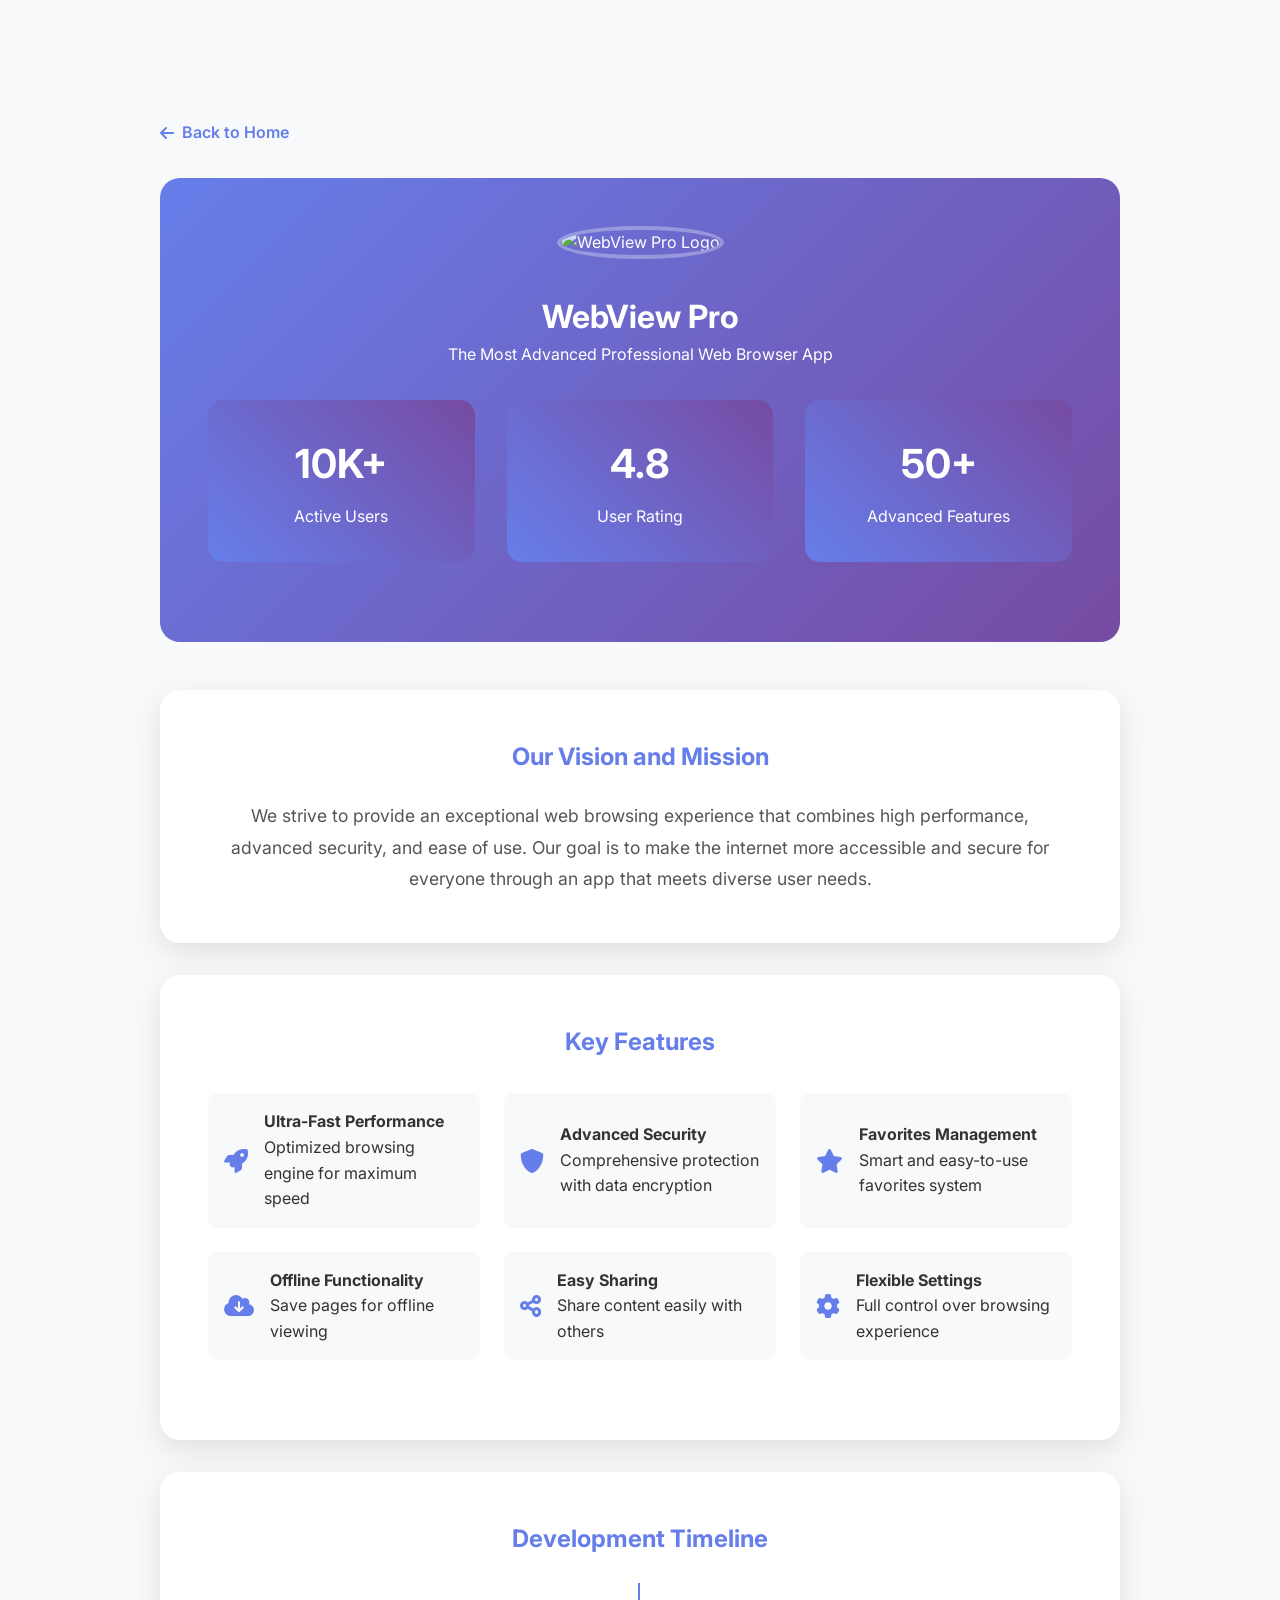
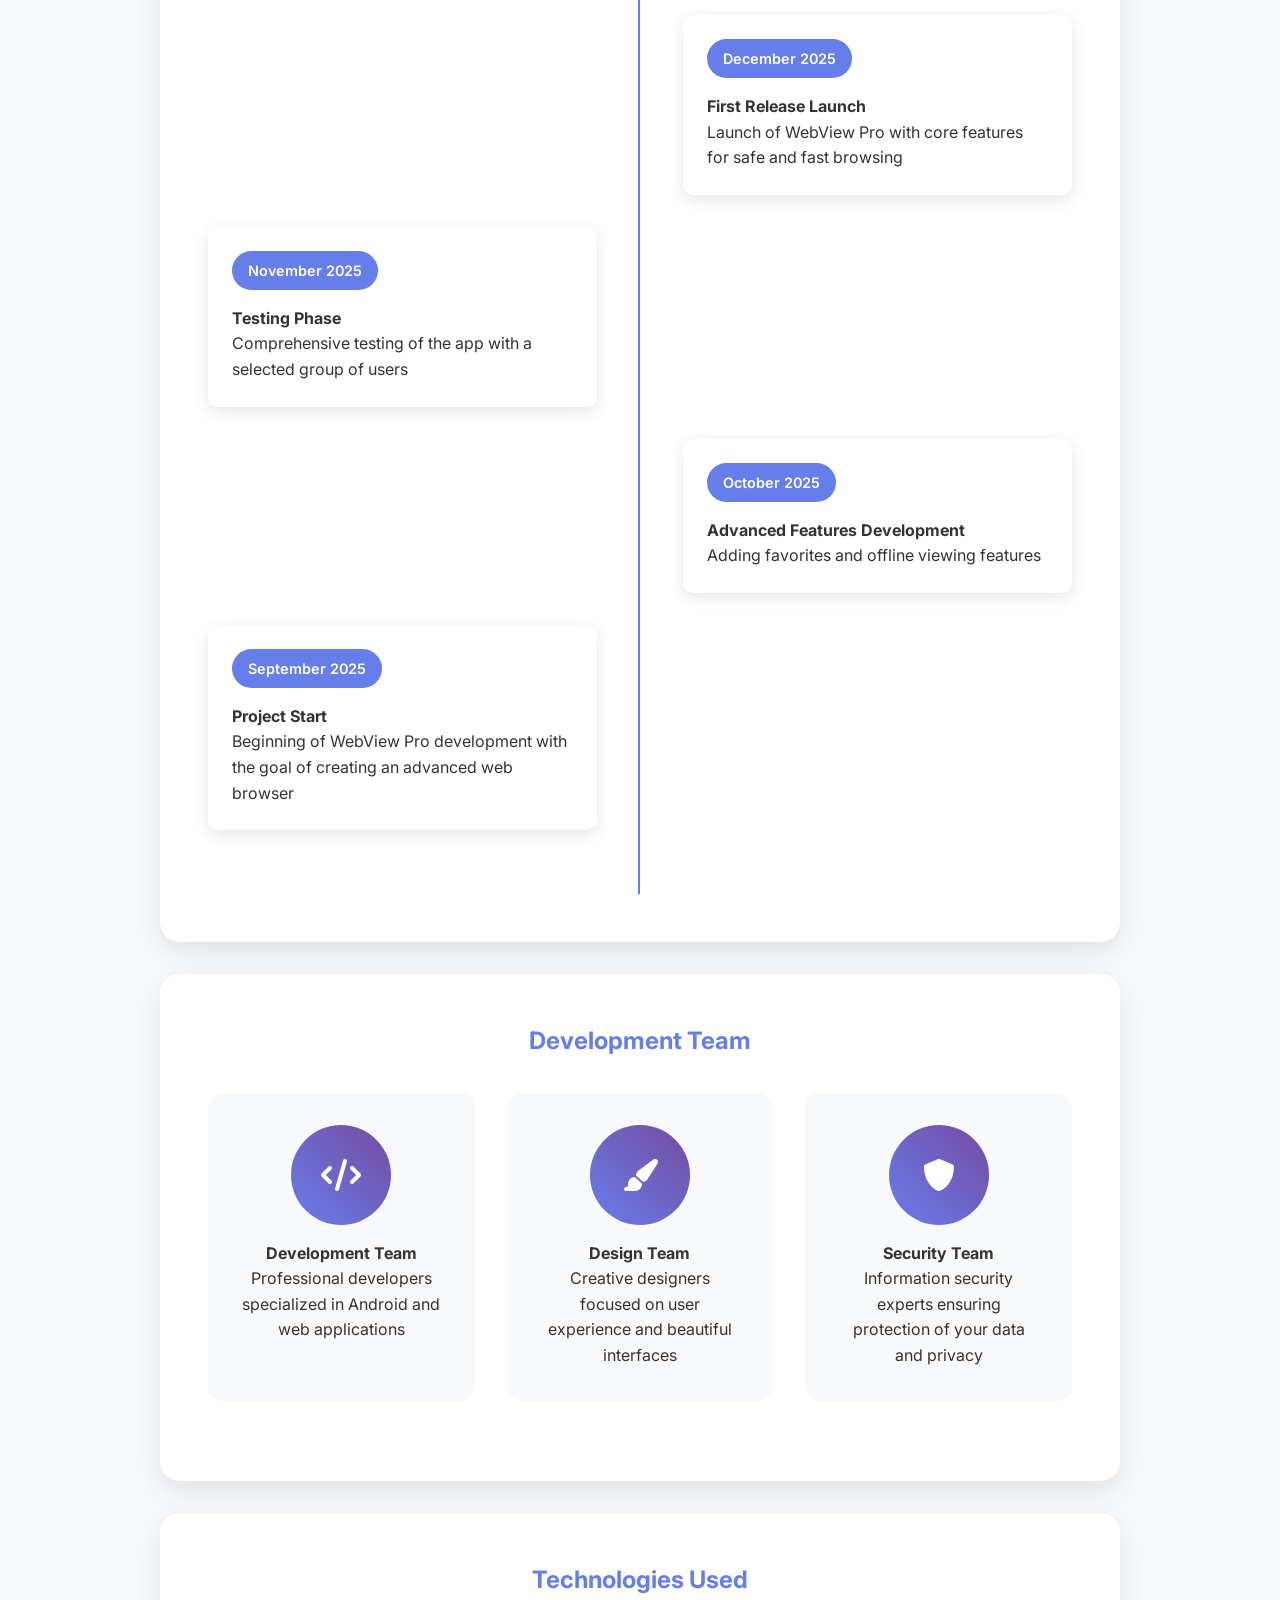
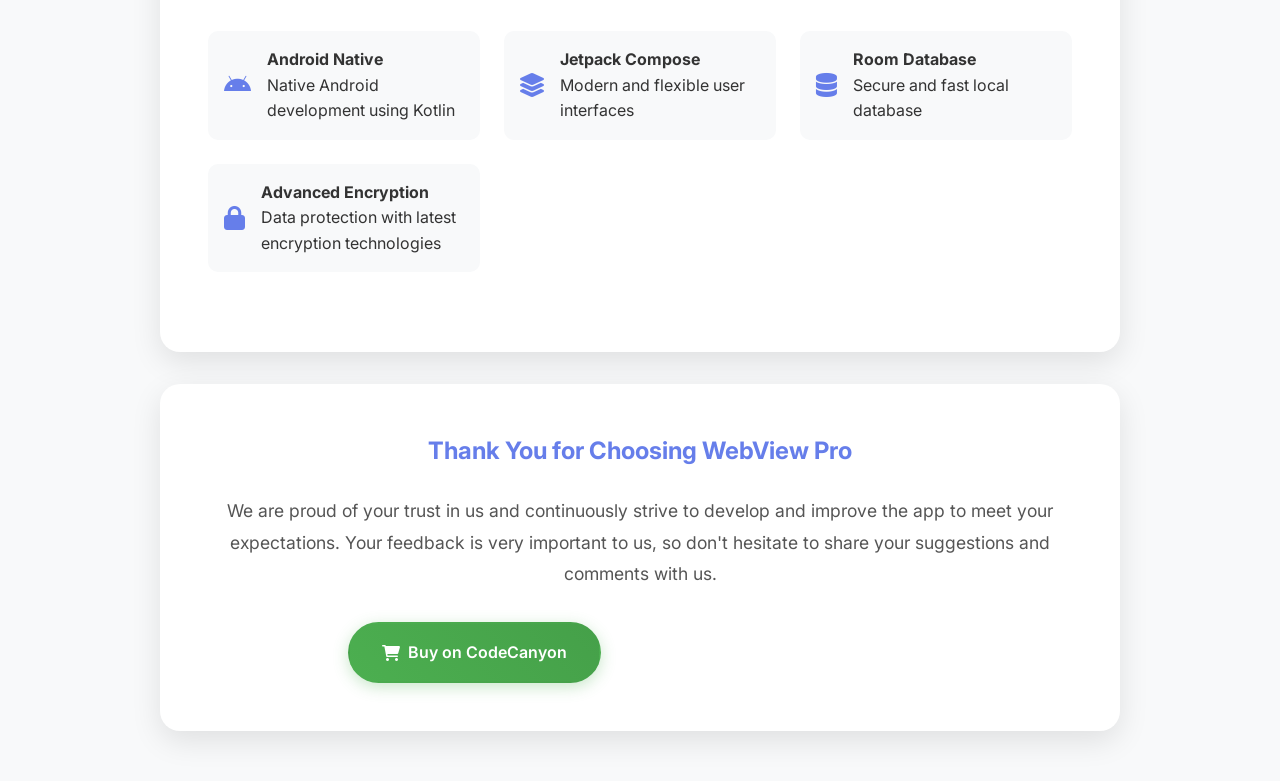
==== commit 21ee2e4f: "Fix HTML encoding issues in about.html" ====
--- a/about.html
+++ b/about.html
@@ -256,28 +256,28 @@
             <div class="timeline">
                 <div class="timeline-item">
                     <div class="timeline-content">
-                        <div class="timeline-date">December 2024</div>
+                        <div class="timeline-date">December 2025</div>
                         <h4>First Release Launch</h4>
                         <p>Launch of WebView Pro with core features for safe and fast browsing</p>
                     </div>
                 </div>
                 <div class="timeline-item">
                     <div class="timeline-content">
-                        <div class="timeline-date">November 2024</div>
+                        <div class="timeline-date">November 2025</div>
                         <h4>Testing Phase</h4>
                         <p>Comprehensive testing of the app with a selected group of users</p>
                     </div>
                 </div>
                 <div class="timeline-item">
                     <div class="timeline-content">
-                        <div class="timeline-date">October 2024</div>
+                        <div class="timeline-date">October 2025</div>
                         <h4>Advanced Features Development</h4>
                         <p>Adding favorites and offline viewing features</p>
                     </div>
                 </div>
                 <div class="timeline-item">
                     <div class="timeline-content">
-                        <div class="timeline-date">September 2024</div>
+                        <div class="timeline-date">September 2025</div>
                         <h4>Project Start</h4>
                         <p>Beginning of WebView Pro development with the goal of creating an advanced web browser</p>
                     </div>
@@ -369,4 +369,5 @@
         </div>
     </div>
 </body>
-</html>+
+</html>
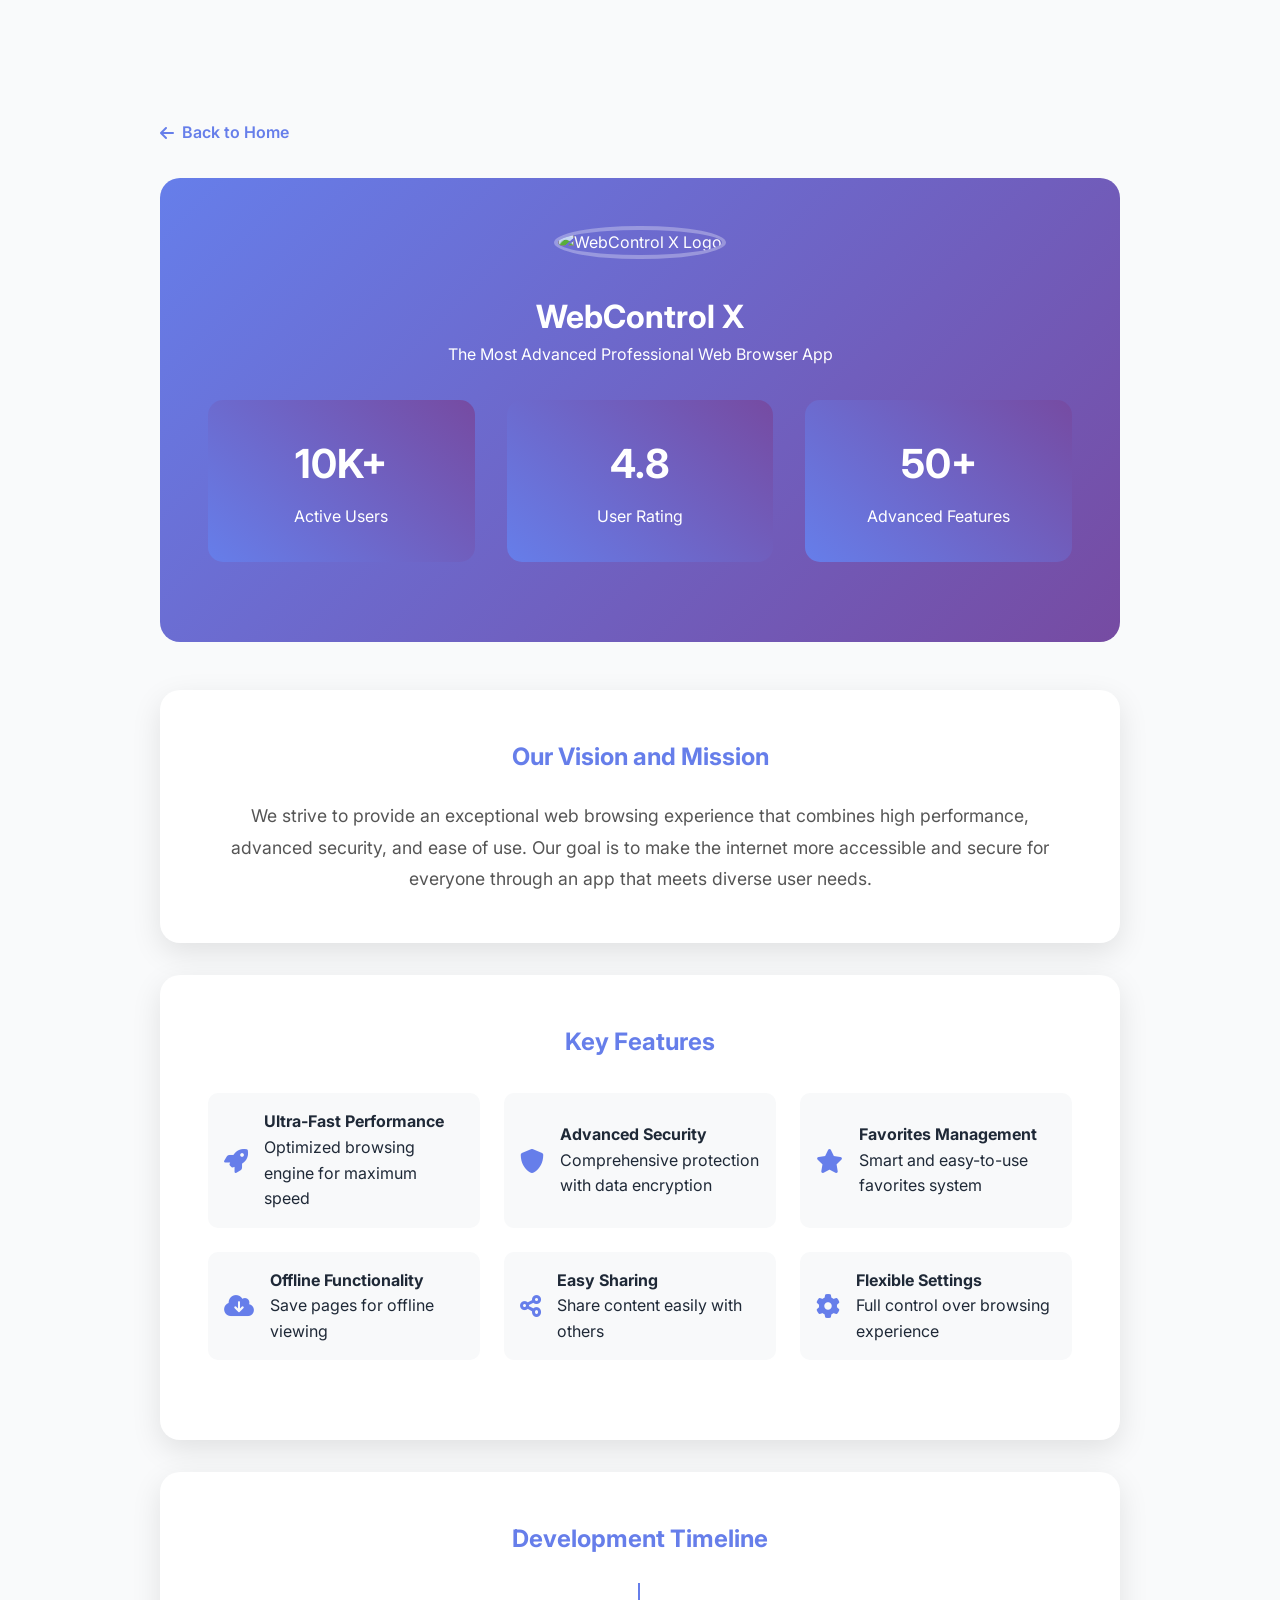
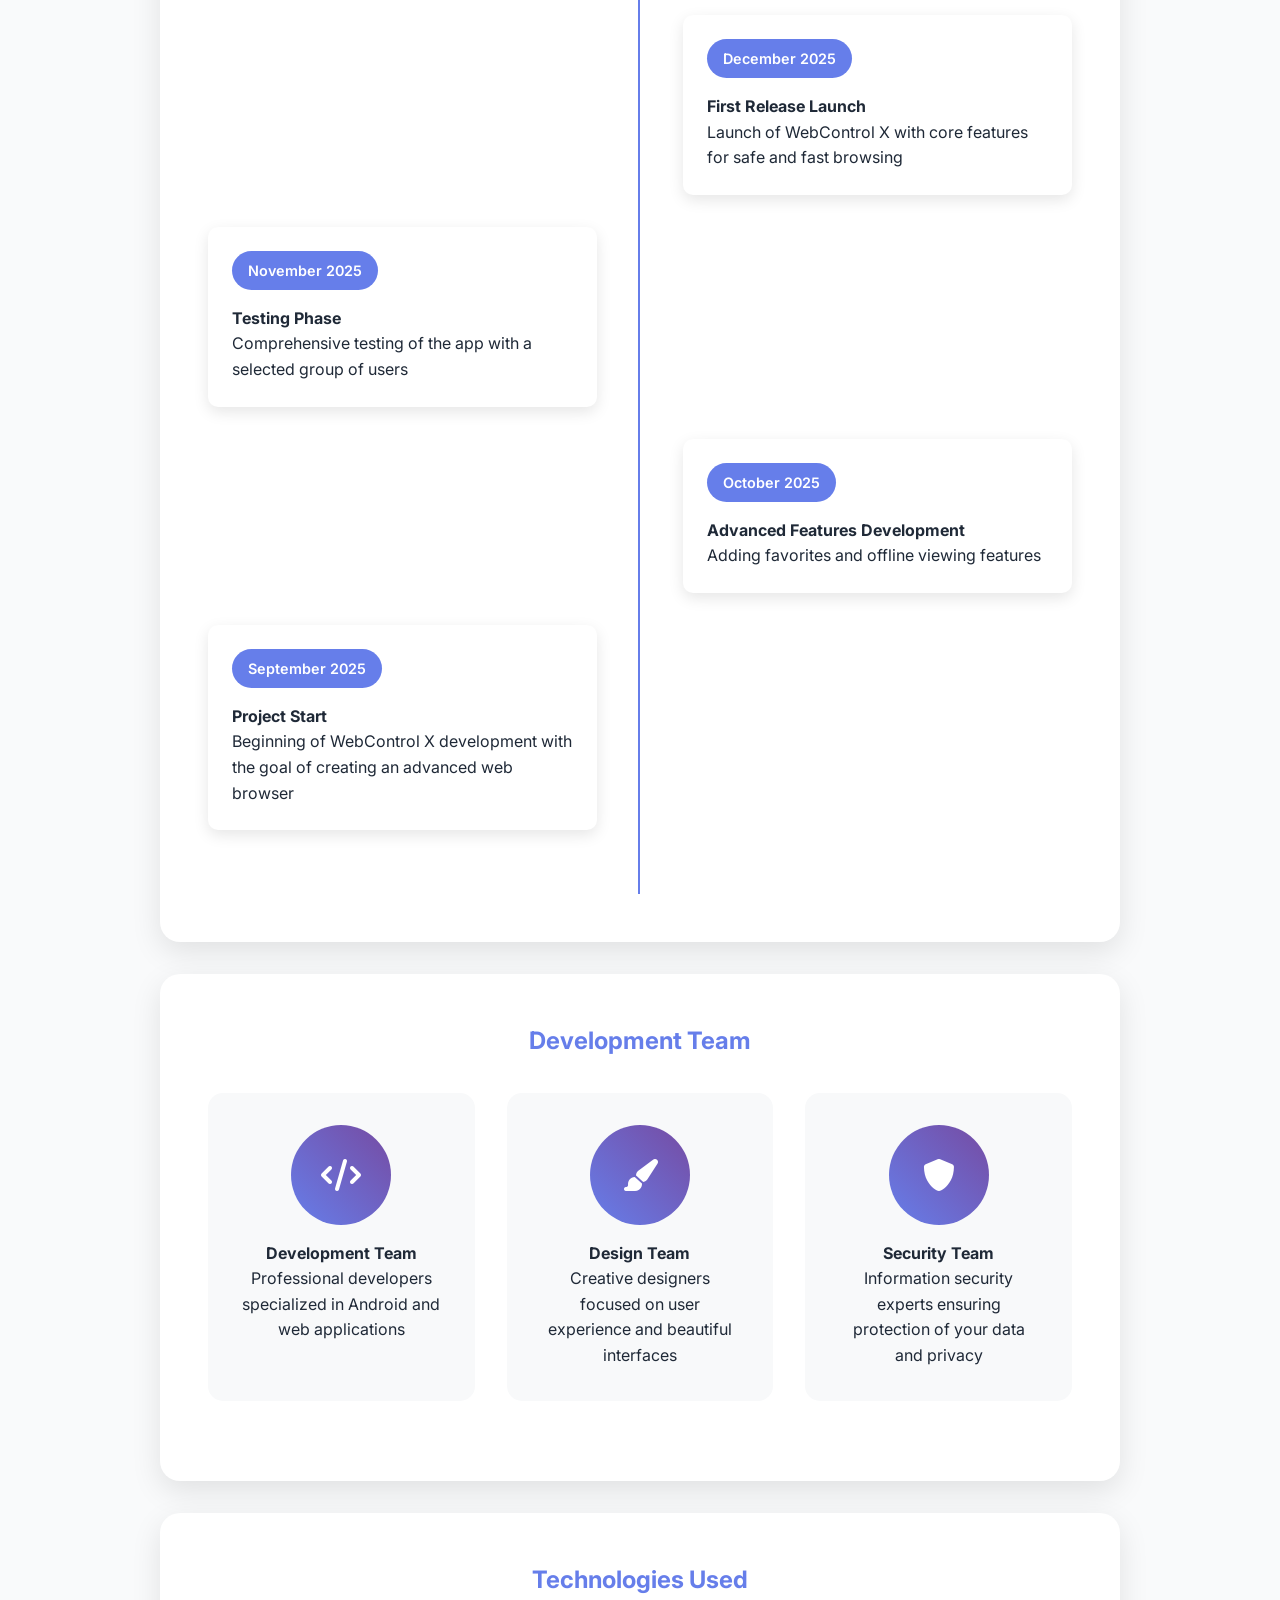
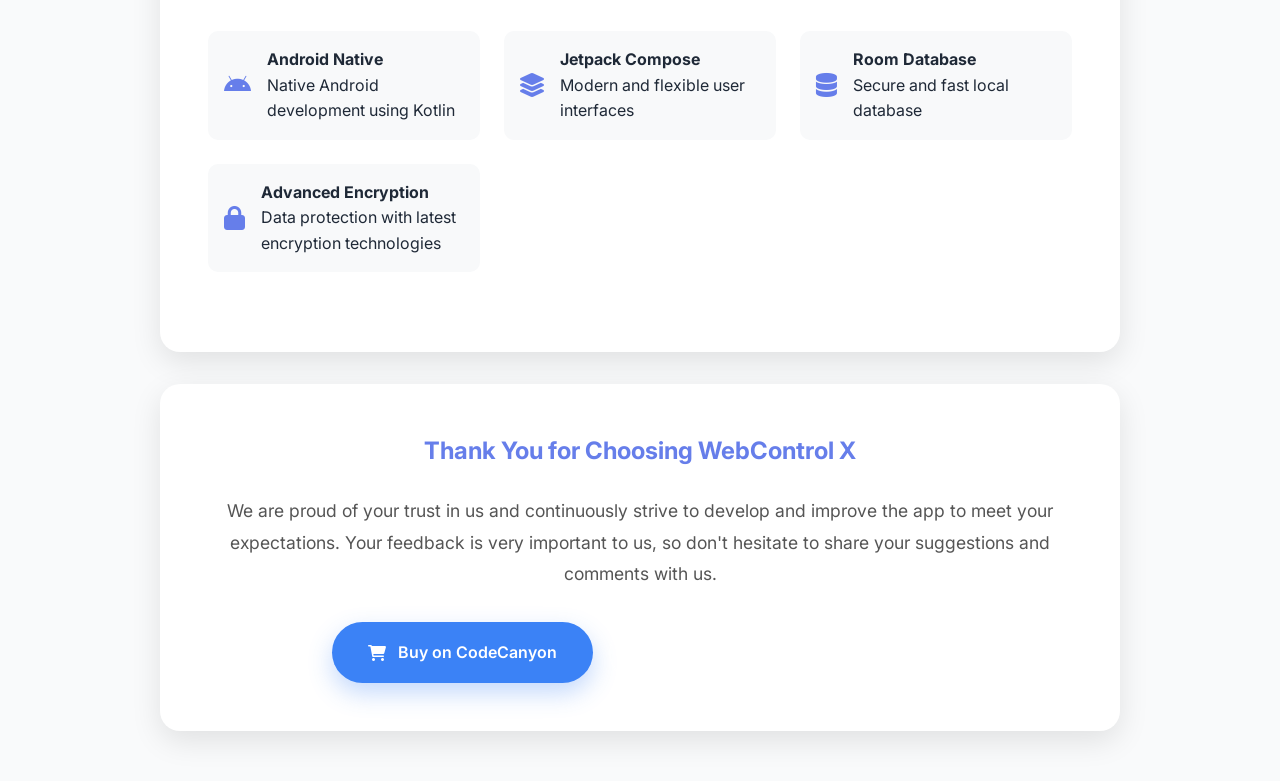
==== commit 72915c54: "Change branding from WebView Pro to WebControl X Updated the 'About' page content and branding from " ====
--- a/about.html
+++ b/about.html
@@ -3,7 +3,7 @@
 <head>
     <meta charset="UTF-8">
     <meta name="viewport" content="width=device-width, initial-scale=1.0">
-    <title>About - WebView Pro</title>
+    <title>About - WebControl X</title>
     <link rel="stylesheet" href="styles.css">
     <link href="https://cdnjs.cloudflare.com/ajax/libs/font-awesome/6.0.0/css/all.min.css" rel="stylesheet">
     <link href="https://fonts.googleapis.com/css2?family=Inter:wght@300;400;600;700&display=swap" rel="stylesheet">
@@ -176,8 +176,8 @@
         </a>
         
         <div class="about-hero">
-            <img src="https://github.com/sorymohajer/WebView-Pro/blob/main/logoo.png?raw=true" alt="WebView Pro Logo">
-            <h1>WebView Pro</h1>
+            <img src="https://i.postimg.cc/QCDpfX70/ggggg.png" alt="WebControl X Logo">
+            <h1>WebControl X</h1>
             <p>The Most Advanced Professional Web Browser App</p>
             <div class="stats-grid">
                 <div class="stat-item">
@@ -258,7 +258,7 @@
                     <div class="timeline-content">
                         <div class="timeline-date">December 2025</div>
                         <h4>First Release Launch</h4>
-                        <p>Launch of WebView Pro with core features for safe and fast browsing</p>
+                        <p>Launch of WebControl X with core features for safe and fast browsing</p>
                     </div>
                 </div>
                 <div class="timeline-item">
@@ -279,7 +279,7 @@
                     <div class="timeline-content">
                         <div class="timeline-date">September 2025</div>
                         <h4>Project Start</h4>
-                        <p>Beginning of WebView Pro development with the goal of creating an advanced web browser</p>
+                        <p>Beginning of WebControl X development with the goal of creating an advanced web browser</p>
                     </div>
                 </div>
             </div>
@@ -347,13 +347,13 @@
         </div>
         
         <div class="about-section" style="text-align: center;">
-            <h2>Thank You for Choosing WebView Pro</h2>
+            <h2>Thank You for Choosing WebControl X</h2>
             <p style="font-size: 1.1rem; line-height: 1.8; color: #555; margin-bottom: 2rem;">
                 We are proud of your trust in us and continuously strive to develop and improve the app to meet your expectations. 
                 Your feedback is very important to us, so don't hesitate to share your suggestions and comments with us.
             </p>
             <div style="display: flex; justify-content: center; gap: 1rem; flex-wrap: wrap;">
-                <a href="#" class="btn btn-primary" id="codecanyon-about-link">
+                <a href="https://codecanyon.net/user/sorymohajer" class="btn btn-primary" id="codecanyon-about-link">
                     <i class="fas fa-shopping-cart"></i>
                     Buy on CodeCanyon
                 </a>
@@ -371,3 +371,4 @@
 </body>
 
 </html>
+
--- a/styles.css
+++ b/styles.css
@@ -1,4 +1,5 @@
-/* Reset and Base Styles */
+/* styles.css — Modernized 2026 version */
+
 * {
     margin: 0;
     padding: 0;
@@ -6,679 +7,258 @@
 }
 
 body {
-    font-family: 'Inter', 'Segoe UI', Tahoma, Geneva, Verdana, sans-serif;
+    font-family: 'Inter', system-ui, sans-serif;
     line-height: 1.6;
-    color: #333;
-    background-color: #f8f9fa;
+    color: #1f2937;
+    background: #f9fafb;
 }
 
 .container {
-    max-width: 1200px;
+    max-width: 1280px;
     margin: 0 auto;
-    padding: 0 20px;
-}
-
-/* Header Styles */
+    padding: 0 1.5rem;
+}
+
+/* Header */
 .header {
-    background: linear-gradient(135deg, #667eea 0%, #764ba2 100%);
-    position: fixed;
+    background: #0f172a;
+    color: white;
+    position: sticky;
     top: 0;
-    width: 100%;
     z-index: 1000;
-    box-shadow: 0 2px 20px rgba(0,0,0,0.1);
+    box-shadow: 0 4px 6px -1px rgba(0,0,0,0.1);
 }
 
 .navbar {
-    padding: 1rem 0;
+    padding: 1.25rem 0;
 }
 
 .nav-container {
     display: flex;
     justify-content: space-between;
     align-items: center;
-    max-width: 1200px;
-    margin: 0 auto;
-    padding: 0 20px;
 }
 
 .nav-logo {
     display: flex;
     align-items: center;
-    gap: 10px;
-    color: white;
+    gap: 0.75rem;
     font-size: 1.5rem;
     font-weight: 700;
 }
 
-.nav-logo img {
-    width: 40px;
-    height: 40px;
-    border-radius: 50%;
-}
+.nav-logo img { width: 42px; height: 42px; border-radius: 50%; }
 
 .nav-menu {
     display: flex;
     list-style: none;
-    gap: 2rem;
+    gap: 2.5rem;
 }
 
 .nav-menu a {
-    color: white;
+    color: #e2e8f0;
     text-decoration: none;
     font-weight: 500;
-    transition: all 0.3s ease;
-    padding: 0.5rem 1rem;
-    border-radius: 25px;
-}
-
-.nav-menu a:hover {
-    background: rgba(255,255,255,0.2);
-    transform: translateY(-2px);
-}
-
-.hamburger {
-    display: none;
-    flex-direction: column;
-    cursor: pointer;
-}
-
-.hamburger span {
-    width: 25px;
-    height: 3px;
-    background: white;
-    margin: 3px 0;
-    transition: 0.3s;
-}
-
-/* Hero Section */
+    transition: color 0.2s;
+}
+
+.nav-menu a:hover { color: white; }
+
+/* Hero */
 .hero {
-    background: linear-gradient(135deg, #667eea 0%, #764ba2 100%);
-    padding: 120px 0 80px;
-    color: white;
-    overflow: hidden;
+    background: linear-gradient(135deg, #1e3a8a 0%, #312e81 100%);
+    color: white;
+    padding: 10rem 0 6rem;
+    position: relative;
 }
 
 .hero-container {
-    max-width: 1200px;
-    margin: 0 auto;
-    padding: 0 20px;
     display: grid;
     grid-template-columns: 1fr 1fr;
-    gap: 4rem;
+    gap: 5rem;
     align-items: center;
 }
 
 .hero-title {
-    font-size: 3.5rem;
-    font-weight: 700;
-    margin-bottom: 1rem;
-    background: linear-gradient(45deg, #fff, #e3f2fd);
-    -webkit-background-clip: text;
-    -webkit-text-fill-color: transparent;
-    background-clip: text;
+    font-size: 3.8rem;
+    font-weight: 800;
+    line-height: 1.1;
+    margin-bottom: 1.25rem;
 }
 
 .hero-subtitle {
-    font-size: 1.5rem;
-    margin-bottom: 1rem;
+    font-size: 1.6rem;
+    font-weight: 600;
+    margin-bottom: 1.5rem;
+    opacity: 0.95;
+}
+
+.hero-description {
+    font-size: 1.18rem;
     opacity: 0.9;
-}
-
-.hero-description {
-    font-size: 1.1rem;
-    margin-bottom: 2rem;
-    opacity: 0.8;
-    line-height: 1.8;
-}
-
-.hero-buttons {
-    display: flex;
-    gap: 1rem;
-    flex-wrap: wrap;
+    max-width: 560px;
+    margin-bottom: 2.5rem;
 }
 
 .btn {
     display: inline-flex;
     align-items: center;
-    gap: 0.5rem;
-    padding: 1rem 2rem;
-    border-radius: 50px;
+    gap: 0.75rem;
+    padding: 1rem 2.25rem;
+    border-radius: 9999px;
+    font-weight: 600;
     text-decoration: none;
-    font-weight: 600;
-    transition: all 0.3s ease;
-    border: 2px solid transparent;
+    transition: all 0.25s ease;
+    border: none;
+    cursor: pointer;
 }
 
 .btn-primary {
-    background: linear-gradient(45deg, #4CAF50, #45a049);
-    color: white;
-    box-shadow: 0 4px 15px rgba(76, 175, 80, 0.3);
+    background: #3b82f6;
+    color: white;
+    box-shadow: 0 10px 25px rgba(59,130,246,0.3);
 }
 
 .btn-primary:hover {
+    background: #2563eb;
     transform: translateY(-3px);
-    box-shadow: 0 6px 20px rgba(76, 175, 80, 0.4);
+    box-shadow: 0 15px 35px rgba(59,130,246,0.4);
 }
 
 .btn-secondary {
     background: transparent;
-    color: white;
+    border: 2px solid rgba(255,255,255,0.5);
+    color: white;
+}
+
+.btn-secondary:hover {
+    background: rgba(255,255,255,0.15);
     border-color: white;
 }
 
-.btn-secondary:hover {
-    background: white;
-    color: #667eea;
-    transform: translateY(-3px);
-}
-
-.hero-image {
-    display: flex;
-    justify-content: center;
-    align-items: center;
-}
-
+/* Phone mockup */
 .phone-mockup {
-    width: 300px;
-    height: 600px;
-    background: linear-gradient(145deg, #ffffff, #f0f0f0);
-    border-radius: 30px;
-    padding: 20px;
-    box-shadow: 0 20px 40px rgba(0,0,0,0.2);
-    display: flex;
-    align-items: center;
-    justify-content: center;
+    width: 320px;
+    height: 640px;
+    background: linear-gradient(145deg, #ffffff, #f1f5f9);
+    border-radius: 3rem;
+    padding: 1.5rem;
+    box-shadow: 0 25px 50px -12px rgba(0,0,0,0.4);
     position: relative;
-    overflow: hidden;
-}
-
-.phone-mockup::before {
-    content: '';
-    position: absolute;
-    top: 10px;
-    left: 50%;
-    transform: translateX(-50%);
-    width: 60px;
-    height: 6px;
-    background: #333;
-    border-radius: 3px;
-}
-
-.phone-mockup img {
-    width: 150px;
-    height: 150px;
-    border-radius: 50%;
-    animation: float 3s ease-in-out infinite;
+    animation: float 6s ease-in-out infinite;
 }
 
 @keyframes float {
-    0%, 100% { transform: translateY(0px); }
-    50% { transform: translateY(-20px); }
-}
-
-/* Features Section */
-.features {
-    padding: 80px 0;
+    0%,100% { transform: translateY(0); }
+    50%     { transform: translateY(-18px); }
+}
+
+/* Features & Why */
+.features, .why-section {
+    padding: 7rem 0;
     background: white;
 }
 
 .section-title {
     text-align: center;
-    font-size: 2.5rem;
-    font-weight: 700;
-    margin-bottom: 3rem;
-    color: #333;
+    font-size: 2.8rem;
+    font-weight: 800;
+    margin-bottom: 4rem;
     position: relative;
 }
 
 .section-title::after {
     content: '';
     position: absolute;
-    bottom: -10px;
+    bottom: -1rem;
     left: 50%;
     transform: translateX(-50%);
-    width: 80px;
-    height: 4px;
-    background: linear-gradient(45deg, #667eea, #764ba2);
-    border-radius: 2px;
-}
-
-.features-grid {
+    width: 100px;
+    height: 5px;
+    background: #3b82f6;
+    border-radius: 999px;
+}
+
+.features-grid, .why-grid {
     display: grid;
-    grid-template-columns: repeat(auto-fit, minmax(300px, 1fr));
-    gap: 2rem;
-}
-
-.feature-card {
+    grid-template-columns: repeat(auto-fit, minmax(320px, 1fr));
+    gap: 2.5rem;
+}
+
+.feature-card, .why-item {
     background: white;
-    padding: 2rem;
-    border-radius: 20px;
-    text-align: center;
-    box-shadow: 0 10px 30px rgba(0,0,0,0.1);
+    padding: 2.5rem;
+    border-radius: 1.5rem;
+    box-shadow: 0 10px 30px rgba(0,0,0,0.06);
     transition: all 0.3s ease;
-    border: 1px solid #f0f0f0;
-}
-
-.feature-card:hover {
+    border: 1px solid #f1f5f9;
+}
+
+.feature-card:hover, .why-item:hover {
     transform: translateY(-10px);
-    box-shadow: 0 20px 40px rgba(0,0,0,0.15);
+    box-shadow: 0 20px 40px rgba(0,0,0,0.12);
 }
 
 .feature-icon {
     width: 80px;
     height: 80px;
-    background: linear-gradient(45deg, #667eea, #764ba2);
+    background: #3b82f6;
+    color: white;
     border-radius: 50%;
     display: flex;
     align-items: center;
     justify-content: center;
-    margin: 0 auto 1.5rem;
-    color: white;
-    font-size: 2rem;
-}
-
-.feature-card h3 {
-    font-size: 1.5rem;
+    margin: 0 auto 1.75rem;
+    font-size: 2.2rem;
+}
+
+/* Download */
+.download {
+    background: linear-gradient(135deg, #1e40af 0%, #1e3a8a 100%);
+    color: white;
+    padding: 8rem 0;
+    text-align: center;
+}
+
+.download-buttons {
+    display: flex;
+    justify-content: center;
+    gap: 1.75rem;
+    flex-wrap: wrap;
+    margin: 3rem 0;
+}
+
+.download-btn {
+    min-width: 260px;
+    padding: 1.25rem 2rem;
+    border-radius: 9999px;
     font-weight: 600;
-    margin-bottom: 1rem;
-    color: #333;
-}
-
-.feature-card p {
-    color: #666;
-    line-height: 1.6;
-}
-
-/* Screenshots Section */
-.screenshots {
-    padding: 80px 0;
-    background: linear-gradient(135deg, #f5f7fa 0%, #c3cfe2 100%);
-}
-
-.screenshots-grid {
-    display: grid;
-    grid-template-columns: repeat(auto-fit, minmax(250px, 1fr));
-    gap: 2rem;
-    margin-top: 3rem;
-}
-
-.screenshot-item {
-    text-align: center;
-    background: white;
-    padding: 1.5rem;
-    border-radius: 20px;
-    box-shadow: 0 10px 30px rgba(0,0,0,0.1);
-    transition: all 0.3s ease;
-}
-
-.screenshot-item:hover {
-    transform: translateY(-5px);
-    box-shadow: 0 15px 35px rgba(0,0,0,0.15);
-}
-
-.screenshot-item img {
-    width: 100%;
-    max-width: 200px;
-    height: auto;
-    border-radius: 15px;
-    margin-bottom: 1rem;
-}
-
-.screenshot-item h4 {
-    font-size: 1.2rem;
-    font-weight: 600;
-    color: #333;
-}
-
-/* Download Section */
-.download {
-    padding: 80px 0;
-    background: linear-gradient(135deg, #667eea 0%, #764ba2 100%);
-    color: white;
-    text-align: center;
-}
-
-.download-description {
-    font-size: 1.2rem;
-    margin-bottom: 3rem;
-    opacity: 0.9;
-}
-
-.download-buttons {
-    display: flex;
-    justify-content: center;
-    gap: 2rem;
-    flex-wrap: wrap;
-}
-
-.download-btn img {
-    height: 60px;
-    transition: all 0.3s ease;
-}
-
-.download-btn:hover img {
-    transform: scale(1.05);
-}
-
-.direct-download {
-    background: rgba(255,255,255,0.2);
-    padding: 1rem 2rem;
-    border-radius: 15px;
-    display: flex;
-    align-items: center;
-    gap: 0.5rem;
-    color: white;
     text-decoration: none;
-    font-weight: 600;
-    transition: all 0.3s ease;
-    border: 2px solid rgba(255,255,255,0.3);
-}
-
-.direct-download:hover {
-    background: rgba(255,255,255,0.3);
-    transform: translateY(-3px);
-}
-
-/* Footer */
-.footer {
-    background: #2c3e50;
-    color: white;
-    padding: 3rem 0 1rem;
-}
-
-.footer-content {
-    display: grid;
-    grid-template-columns: repeat(auto-fit, minmax(250px, 1fr));
-    gap: 2rem;
-    margin-bottom: 2rem;
-}
-
-.footer-logo {
-    display: flex;
-    align-items: center;
-    gap: 10px;
-    margin-bottom: 1rem;
-    font-size: 1.5rem;
-    font-weight: 700;
-}
-
-.footer-logo img {
-    width: 40px;
-    height: 40px;
-    border-radius: 50%;
-}
-
-.footer-section h4 {
-    font-size: 1.2rem;
-    font-weight: 600;
-    margin-bottom: 1rem;
-    color: #ecf0f1;
-}
-
-.footer-section ul {
-    list-style: none;
-}
-
-.footer-section ul li {
-    margin-bottom: 0.5rem;
-}
-
-.footer-section ul li a {
-    color: #bdc3c7;
-    text-decoration: none;
-    transition: color 0.3s ease;
-}
-
-.footer-section ul li a:hover {
-    color: #3498db;
-}
-
-.social-links {
-    display: flex;
-    gap: 1rem;
-}
-
-.social-links a {
-    width: 40px;
-    height: 40px;
-    background: #34495e;
-    border-radius: 50%;
-    display: flex;
-    align-items: center;
-    justify-content: center;
-    color: white;
-    text-decoration: none;
-    transition: all 0.3s ease;
-}
-
-.social-links a:hover {
-    background: #3498db;
-    transform: translateY(-3px);
-}
-
-.footer-bottom {
-    text-align: center;
-    padding-top: 2rem;
-    border-top: 1px solid #34495e;
-    color: #bdc3c7;
-}
-
-/* Responsive Design */
+    box-shadow: 0 10px 25px rgba(0,0,0,0.25);
+    transition: all 0.3s;
+}
+
+.primary-btn {
+    background: linear-gradient(90deg, #dc2626, #ef4444);
+}
+
+.primary-btn:hover { transform: translateY(-4px); box-shadow: 0 15px 35px rgba(220,38,38,0.4); }
+
+.secondary-btn {
+    background: linear-gradient(90deg, #3b82f6, #2563eb);
+}
+
+.secondary-btn:hover { transform: translateY(-4px); box-shadow: 0 15px 35px rgba(59,130,246,0.4); }
+
+/* Responsive */
+@media (max-width: 1024px) {
+    .hero-container { grid-template-columns: 1fr; text-align: center; }
+    .hero-image { order: -1; margin-bottom: 3rem; }
+}
+
 @media (max-width: 768px) {
-    .hamburger {
-        display: flex;
-    }
-    
-    .nav-menu {
-        display: none;
-    }
-    
-    .hero-container {
-        grid-template-columns: 1fr;
-        text-align: center;
-        gap: 2rem;
-    }
-    
-    .hero-title {
-        font-size: 2.5rem;
-    }
-    
-    .features-grid {
-        grid-template-columns: 1fr;
-    }
-    
-    .screenshots-grid {
-        grid-template-columns: 1fr;
-    }
-    
-    .download-buttons {
-        flex-direction: column;
-        align-items: center;
-    }
-    
-    .hero-buttons {
-        justify-content: center;
-    }
-}
-
-@media (max-width: 480px) {
-    .hero-title {
-        font-size: 2rem;
-    }
-    
-    .section-title {
-        font-size: 2rem;
-    }
-    
-    .phone-mockup {
-        width: 250px;
-        height: 500px;
-    }
-}
-/* CodeCanyon Button Styles */
-.codecanyon-btn {
-    background: linear-gradient(45deg, #82B541, #6A9A2F);
-    border-radius: 15px;
-    padding: 1rem 2rem;
-    transition: all 0.3s ease;
-    box-shadow: 0 4px 15px rgba(130, 181, 65, 0.3);
-}
-
-.codecanyon-btn:hover {
-    transform: translateY(-3px);
-    box-shadow: 0 6px 20px rgba(130, 181, 65, 0.4);
-}
-
-.codecanyon-download {
-    display: flex;
-    align-items: center;
-    gap: 1rem;
-    color: white;
-    text-decoration: none;
-}
-
-.codecanyon-download i {
-    font-size: 1.5rem;
-}
-
-.codecanyon-download .main-text {
-    font-size: 1.1rem;
-    font-weight: 600;
-    display: block;
-}
-
-.codecanyon-download .sub-text {
-    font-size: 0.9rem;
-    opacity: 0.9;
-    display: block;
-}
-
-/* Slideshow Styles */
-.slideshow-container {
-    position: relative;
-    max-width: 400px;
-    margin: 0 auto;
-    background: white;
-    border-radius: 20px;
-    box-shadow: 0 10px 30px rgba(0,0,0,0.1);
-    overflow: hidden;
-}
-
-.slides-wrapper {
-    position: relative;
-    width: 100%;
-    height: 650px;
-}
-
-.slide {
-    display: none;
-    text-align: center;
-    padding: 2rem;
-    height: 100%;
-    justify-content: center;
-    align-items: center;
-    flex-direction: column;
-}
-
-.slide.active {
-    display: flex;
-}
-
-.slide img {
-    width: 100%;
-    max-width: 250px;
-    height: auto;
-    border-radius: 15px;
-    margin-bottom: 1rem;
-    box-shadow: 0 5px 15px rgba(0,0,0,0.1);
-}
-
-.slide h4 {
-    font-size: 1.2rem;
-    font-weight: 600;
-    color: #333;
-    margin-top: 1rem;
-}
-
-.slide-btn {
-    position: absolute;
-    top: 50%;
-    transform: translateY(-50%);
-    background: rgba(0,0,0,0.5);
-    color: white;
-    border: none;
-    width: 50px;
-    height: 50px;
-    border-radius: 50%;
-    cursor: pointer;
-    font-size: 1.2rem;
-    transition: all 0.3s ease;
-    z-index: 10;
-}
-
-.slide-btn:hover {
-    background: rgba(0,0,0,0.7);
-    transform: translateY(-50%) scale(1.1);
-}
-
-.prev-btn {
-    left: 10px;
-}
-
-.next-btn {
-    right: 10px;
-}
-
-.dots-container {
-    text-align: center;
-    padding: 1rem;
-    background: #f8f9fa;
-}
-
-.dot {
-    height: 12px;
-    width: 12px;
-    margin: 0 5px;
-    background-color: #bbb;
-    border-radius: 50%;
-    display: inline-block;
-    cursor: pointer;
-    transition: all 0.3s ease;
-}
-
-.dot.active,
-.dot:hover {
-    background-color: #667eea;
-    transform: scale(1.2);
-}
-
-/* Auto-play animation */
-@keyframes slideIn {
-    from { opacity: 0; transform: translateX(30px); }
-    to { opacity: 1; transform: translateX(0); }
-}
-
-.slide.active {
-    animation: slideIn 0.5s ease-in-out;
-}
-
-/* Responsive adjustments for slideshow */
-@media (max-width: 768px) {
-    .slideshow-container {
-        max-width: 300px;
-    }
-    
-    .slides-wrapper {
-        height: 550px;
-    }
-    
-    .slide img {
-        max-width: 200px;
-    }
-    
-    .slide-btn {
-        width: 40px;
-        height: 40px;
-        font-size: 1rem;
-    }
-}+    .nav-menu { display: none; }
+    .hamburger { display: flex; flex-direction: column; gap: 6px; cursor: pointer; }
+    .hero-title { font-size: 2.8rem; }
+    .download-buttons { flex-direction: column; }
+}
